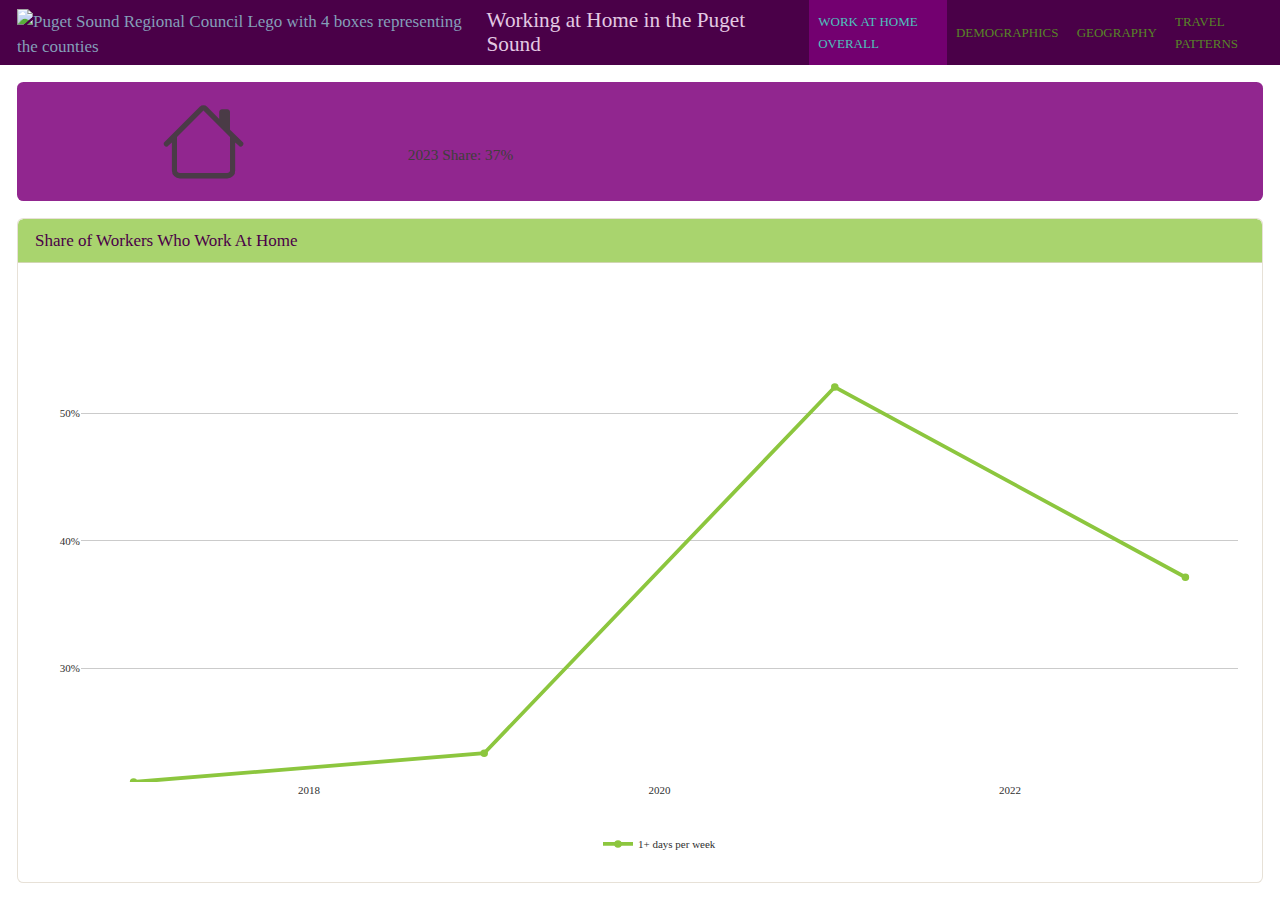
==== docs/index.html @ 63b92d83 "renaming to index.html" ====
<!DOCTYPE html>
<html xmlns="http://www.w3.org/1999/xhtml" lang="en" xml:lang="en"><head>

<meta charset="utf-8">
<meta name="generator" content="quarto-1.5.56">

<meta name="viewport" content="width=device-width, initial-scale=1.0, user-scalable=yes">


<title>Working at Home in the Puget Sound</title>
<style>
code{white-space: pre-wrap;}
span.smallcaps{font-variant: small-caps;}
div.columns{display: flex; gap: min(4vw, 1.5em);}
div.column{flex: auto; overflow-x: auto;}
div.hanging-indent{margin-left: 1.5em; text-indent: -1.5em;}
ul.task-list{list-style: none;}
ul.task-list li input[type="checkbox"] {
  width: 0.8em;
  margin: 0 0.8em 0.2em -1em; /* quarto-specific, see https://github.com/quarto-dev/quarto-cli/issues/4556 */ 
  vertical-align: middle;
}
</style>


<script src="work-at-home-dashboard_files/libs/clipboard/clipboard.min.js"></script>
<script src="work-at-home-dashboard_files/libs/quarto-html/quarto.js"></script>
<script src="work-at-home-dashboard_files/libs/quarto-html/popper.min.js"></script>
<script src="work-at-home-dashboard_files/libs/quarto-html/tippy.umd.min.js"></script>
<script src="work-at-home-dashboard_files/libs/quarto-html/anchor.min.js"></script>
<link href="work-at-home-dashboard_files/libs/quarto-html/tippy.css" rel="stylesheet">
<link href="work-at-home-dashboard_files/libs/quarto-html/quarto-syntax-highlighting.css" rel="stylesheet" id="quarto-text-highlighting-styles">
<script src="work-at-home-dashboard_files/libs/bootstrap/bootstrap.min.js"></script>
<link href="work-at-home-dashboard_files/libs/bootstrap/bootstrap-icons.css" rel="stylesheet">
<link href="work-at-home-dashboard_files/libs/bootstrap/bootstrap.min.css" rel="stylesheet" id="quarto-bootstrap" data-mode="light">
<script src="work-at-home-dashboard_files/libs/quarto-dashboard/quarto-dashboard.js"></script>
<script src="work-at-home-dashboard_files/libs/quarto-dashboard/stickythead.js"></script>
<script src="work-at-home-dashboard_files/libs/quarto-dashboard/datatables.min.js" kdttablesentinel="true"></script>
<script src="work-at-home-dashboard_files/libs/quarto-dashboard/pdfmake.min.js" kdttablesentinel="true"></script>
<script src="work-at-home-dashboard_files/libs/quarto-dashboard/vfs_fonts.js" kdttablesentinel="true"></script>
<script src="work-at-home-dashboard_files/libs/quarto-dashboard/web-components.js" type="module"></script>
<script src="work-at-home-dashboard_files/libs/quarto-dashboard/components.js"></script>
<link href="work-at-home-dashboard_files/libs/quarto-dashboard/datatables.min.css" rel="stylesheet" kdttablesentinel="true">
<link href="work-at-home-dashboard_files/libs/htmltools-fill-0.5.8.1/fill.css" rel="stylesheet">

<script src="work-at-home-dashboard_files/libs/htmlwidgets-1.6.4/htmlwidgets.js"></script>

<script src="work-at-home-dashboard_files/libs/plotly-binding-4.10.4/plotly.js"></script>

<script src="work-at-home-dashboard_files/libs/typedarray-0.1/typedarray.min.js"></script>

<script src="work-at-home-dashboard_files/libs/jquery-3.5.1/jquery.min.js"></script>

<link href="work-at-home-dashboard_files/libs/crosstalk-1.2.1/css/crosstalk.min.css" rel="stylesheet">

<script src="work-at-home-dashboard_files/libs/crosstalk-1.2.1/js/crosstalk.min.js"></script>

<link href="work-at-home-dashboard_files/libs/plotly-htmlwidgets-css-2.11.1/plotly-htmlwidgets.css" rel="stylesheet">

<script src="work-at-home-dashboard_files/libs/plotly-main-2.11.1/plotly-latest.min.js"></script>



</head>

<body class="quarto-dashboard dashboard-fill fullcontent">

<header id="quarto-dashboard-header">
<nav class="navbar navbar-expand-md slim" data-bs-theme="dark">
  <div class="navbar-container container-fluid">
    <button class="navbar-toggler" type="button" data-bs-toggle="collapse" data-bs-target="#dashboard-collapse" aria-controls="dashboard-collapse" aria-expanded="false" aria-label="Toggle navigation">
      <span class="navbar-toggler-icon"></span>
    </button>    


    <div class="navbar-brand-container">       
    <a href="#"><img src="images/RegionalGem2016.png" alt="Puget Sound Regional Council Lego with 4 boxes representing the counties" class="navbar-logo d-inline-block"></a>
      <div class="navbar-title">
        <div class="navbar-title-text"><a href="#">Working at Home in the Puget Sound</a></div>
        
        
      </div>
    </div>
<div id="dashboard-collapse" class="navbar-collapse collapse"><ul class="navbar-nav navbar-nav-scroll me-auto" role="tablist"><li class="nav-item" role="presentation"><a id="tab-work-at-home-overall" class="nav-link active" data-bs-toggle="tab" role="tab" data-bs-target="#work-at-home-overall" data-scrolling="false" href="#work-at-home-overall" aria-controls="work-at-home-overall" aria-selected="true"><span class="nav-link-text">Work at Home Overall</span></a></li><li class="nav-item" role="presentation"><a id="tab-demographics" class="nav-link" data-bs-toggle="tab" role="tab" data-bs-target="#demographics" data-scrolling="false" href="#demographics" aria-controls="demographics" aria-selected="false"><span class="nav-link-text">Demographics</span></a></li><li class="nav-item" role="presentation"><a id="tab-geography" class="nav-link" data-bs-toggle="tab" role="tab" data-bs-target="#geography" data-scrolling="false" href="#geography" aria-controls="geography" aria-selected="false"><span class="nav-link-text">Geography</span></a></li><li class="nav-item" role="presentation"><a id="tab-travel-patterns" class="nav-link" data-bs-toggle="tab" role="tab" data-bs-target="#travel-patterns" data-scrolling="false" href="#travel-patterns" aria-controls="travel-patterns" aria-selected="false"><span class="nav-link-text">Travel Patterns</span></a></li></ul></div></div>
</nav>
</header>
<div class="page-layout-custom quarto-dashboard-content bslib-gap-spacing html-fill-container bslib-page-fill quarto-dashboard-pages">  

<div class="bslib-grid-item html-fill-item tab-content bslib-grid" data-layout="fill" style="display: grid; grid-template-columns: minmax(3em, 1fr);
grid-auto-rows: minmax(0, 1fr);">
<div id="work-at-home-overall" class="dashboard-page tab-pane show active html-fill-item html-fill-container" data-orientation="columns" aria-labelledby="tab-work-at-home-overall">
<div class="html-fill-item html-fill-container bslib-grid" style="display: grid; grid-template-columns: minmax(3em, 1fr);
grid-auto-rows: minmax(0, 1fr);">
<div class="html-fill-item html-fill-container bslib-grid" style="display: grid; grid-template-rows: minmax(3em, max-content) minmax(3em, 1fr); grid-auto-columns: minmax(0, 1fr);">
<div class="html-fill-item html-fill-container bslib-grid" style="display: grid; grid-template-columns: minmax(3em, 1fr);
grid-auto-rows: minmax(0, 1fr);">
<div class="card valuebox html-fill-item html-fill-container bslib-card bslib-value-box showcase-left-center" data-bslib-card-init="" data-require-bs-caller="card()" style=" background: #91268F;">
<div class="card-body html-fill-item html-fill-container">
<div class="html-fill-item html-fill-container value-box-grid">
<div class="value-box-showcase html-fill-item html-fill-container">

<i class="bi bi-house"></i></div>
<div class="value-box-area">
<p class="value-box-title">
&nbsp;
</p>
<p class="value-box-value">
<p>2023 Share: 37%</p>
</p>
</div>
</div>
</div>
<script data-bslib-card-init="">bslib.Card.initializeAllCards();</script></div>
</div>
<div class="html-fill-item html-fill-container bslib-grid" style="display: grid; grid-template-columns: minmax(3em, 1fr);
grid-auto-rows: minmax(0, 1fr);">
<div class="card cell html-fill-item html-fill-container bslib-card" data-title="Share of Workers Who Work At Home" data-bslib-card-init="" data-require-bs-caller="card()" data-full-screen="false">
<div class="card-header"><div class="card-title">Share of Workers Who Work At Home</div></div>
<div class="card-body html-fill-item html-fill-container">
<div class="cell-output-display html-fill-item html-fill-container">
<div class="plotly html-widget html-fill-item html-fill-container" id="htmlwidget-cacbee2131fcc59a121e" style="width:100%;height:406px;"></div>
<script type="application/json" data-for="htmlwidget-cacbee2131fcc59a121e">{"x":{"data":[{"x":[2017,2019,2021,2023],"y":[0.21084462264054901,0.23340185747952299,0.52052382855171297,0.37134306740661499],"text":["1+ days per week: 21%","1+ days per week: 23%","1+ days per week: 52%","1+ days per week: 37%"],"type":"scatter","mode":"lines+markers","line":{"width":3.7795275590551185,"color":"rgba(140,198,62,1)","dash":"solid"},"hoveron":"points","name":"1+ days per week","legendgroup":"1+ days per week","showlegend":true,"xaxis":"x","yaxis":"y","hoverinfo":"text","marker":{"autocolorscale":false,"color":"rgba(140,198,62,1)","opacity":1,"size":5.6692913385826778,"symbol":"circle","line":{"width":1.8897637795275593,"color":"rgba(140,198,62,1)"}},"frame":null,"hoverlabel":{"font":{"family":"Poppins","size":11,"color":"white"}}}],"layout":{"margin":{"t":27.68949771689498,"r":7.3059360730593621,"b":29.954337899543386,"l":32.876712328767127},"paper_bgcolor":"rgba(255,255,255,1)","font":{"color":"rgba(0,0,0,1)","family":"","size":14.611872146118724},"xaxis":{"domain":[0,1],"automargin":true,"type":"linear","autorange":false,"range":[2016.7,2023.3],"tickmode":"array","ticktext":["2018","2020","2022"],"tickvals":[2018,2020,2022],"categoryorder":"array","categoryarray":["2018","2020","2022"],"nticks":null,"ticks":"","tickcolor":null,"ticklen":3.6529680365296811,"tickwidth":0,"showticklabels":true,"tickfont":{"color":"#2f3030","family":"Poppins","size":11},"tickangle":-0,"showline":false,"linecolor":null,"linewidth":0,"showgrid":false,"gridcolor":null,"gridwidth":0,"zeroline":false,"anchor":"y","title":{"text":"","font":{"color":null,"family":null,"size":0}},"hoverformat":".2f"},"yaxis":{"domain":[0,1],"automargin":true,"type":"linear","autorange":false,"range":[0.21084462264054901,0.58245966973394581],"tickmode":"array","ticktext":["30%","40%","50%"],"tickvals":[0.30000000000000004,0.40000000000000002,0.5],"categoryorder":"array","categoryarray":["30%","40%","50%"],"nticks":null,"ticks":"","tickcolor":null,"ticklen":3.6529680365296811,"tickwidth":0,"showticklabels":true,"tickfont":{"color":"#2f3030","family":"Poppins","size":11},"tickangle":-0,"showline":false,"linecolor":null,"linewidth":0,"showgrid":true,"gridcolor":"rgba(203,203,203,1)","gridwidth":0.66417600664176002,"zeroline":false,"anchor":"x","title":{"text":"","font":{"color":null,"family":null,"size":0}},"hoverformat":".2f"},"shapes":[{"type":"rect","fillcolor":null,"line":{"color":null,"width":0,"linetype":[]},"yref":"paper","xref":"paper","x0":0,"x1":1,"y0":0,"y1":1}],"showlegend":true,"legend":{"bgcolor":null,"bordercolor":null,"borderwidth":0,"font":{"color":"#2f3030","family":"Poppins","size":11},"title":"","orientation":"h","xanchor":"center","xref":"container","x":0.5,"y":-0.10000000000000001,"pad":{"b":50,"t":50}},"hovermode":"x","barmode":"relative","title":{"text":""}},"config":{"doubleClick":"reset","modeBarButtonsToAdd":["hoverclosest","hovercompare"],"showSendToCloud":false},"source":"A","attrs":{"752436d64583":{"x":{},"y":{},"text":{},"colour":{},"type":"scatter"},"752461705bfe":{"x":{},"y":{},"text":{},"colour":{}}},"cur_data":"752436d64583","visdat":{"752436d64583":["function (y) ","x"],"752461705bfe":["function (y) ","x"]},"highlight":{"on":"plotly_click","persistent":false,"dynamic":false,"selectize":false,"opacityDim":0.20000000000000001,"selected":{"opacity":1},"debounce":0},"shinyEvents":["plotly_hover","plotly_click","plotly_selected","plotly_relayout","plotly_brushed","plotly_brushing","plotly_clickannotation","plotly_doubleclick","plotly_deselect","plotly_afterplot","plotly_sunburstclick"],"base_url":"https://plot.ly"},"evals":[],"jsHooks":[]}</script>
</div>
</div>
<bslib-tooltip placement="auto" bsoptions="[]" data-require-bs-version="5" data-require-bs-caller="tooltip()">
    <template>Expand</template>
    <span class="bslib-full-screen-enter badge rounded-pill">
        <svg xmlns="http://www.w3.org/2000/svg" viewbox="0 0 24 24" style="height:1em;width:1em;" aria-hidden="true" role="img"><path d="M20 5C20 4.4 19.6 4 19 4H13C12.4 4 12 3.6 12 3C12 2.4 12.4 2 13 2H21C21.6 2 22 2.4 22 3V11C22 11.6 21.6 12 21 12C20.4 12 20 11.6 20 11V5ZM4 19C4 19.6 4.4 20 5 20H11C11.6 20 12 20.4 12 21C12 21.6 11.6 22 11 22H3C2.4 22 2 21.6 2 21V13C2 12.4 2.4 12 3 12C3.6 12 4 12.4 4 13V19Z"></path></svg>
    </span>
</bslib-tooltip><script data-bslib-card-init="">bslib.Card.initializeAllCards();</script></div>
</div>
</div>
</div>
</div><div id="demographics" class="dashboard-page tab-pane grid-skip html-fill-item html-fill-container" data-orientation="columns" aria-labelledby="tab-demographics">

</div><div id="geography" class="dashboard-page tab-pane grid-skip html-fill-item html-fill-container" data-orientation="columns" aria-labelledby="tab-geography">

</div><div id="travel-patterns" class="dashboard-page tab-pane grid-skip html-fill-item html-fill-container" data-orientation="columns" aria-labelledby="tab-travel-patterns">
<div class="html-fill-item html-fill-container bslib-grid" style="display: grid; grid-template-columns: ;
grid-auto-rows: minmax(0, 1fr);">
<div id="3ade8a4a-fb1d-4a6c-8409-ac45482d5fc9" class="hidden html-fill-item html-fill-container">

</div>
</div>
</div>
</div>


<script id="quarto-html-after-body" type="application/javascript">
window.document.addEventListener("DOMContentLoaded", function (event) {
  const toggleBodyColorMode = (bsSheetEl) => {
    const mode = bsSheetEl.getAttribute("data-mode");
    const bodyEl = window.document.querySelector("body");
    if (mode === "dark") {
      bodyEl.classList.add("quarto-dark");
      bodyEl.classList.remove("quarto-light");
    } else {
      bodyEl.classList.add("quarto-light");
      bodyEl.classList.remove("quarto-dark");
    }
  }
  const toggleBodyColorPrimary = () => {
    const bsSheetEl = window.document.querySelector("link#quarto-bootstrap");
    if (bsSheetEl) {
      toggleBodyColorMode(bsSheetEl);
    }
  }
  toggleBodyColorPrimary();  
  const icon = "";
  const anchorJS = new window.AnchorJS();
  anchorJS.options = {
    placement: 'right',
    icon: icon
  };
  anchorJS.add('.anchored');
  const isCodeAnnotation = (el) => {
    for (const clz of el.classList) {
      if (clz.startsWith('code-annotation-')) {                     
        return true;
      }
    }
    return false;
  }
  const onCopySuccess = function(e) {
    // button target
    const button = e.trigger;
    // don't keep focus
    button.blur();
    // flash "checked"
    button.classList.add('code-copy-button-checked');
    var currentTitle = button.getAttribute("title");
    button.setAttribute("title", "Copied!");
    let tooltip;
    if (window.bootstrap) {
      button.setAttribute("data-bs-toggle", "tooltip");
      button.setAttribute("data-bs-placement", "left");
      button.setAttribute("data-bs-title", "Copied!");
      tooltip = new bootstrap.Tooltip(button, 
        { trigger: "manual", 
          customClass: "code-copy-button-tooltip",
          offset: [0, -8]});
      tooltip.show();    
    }
    setTimeout(function() {
      if (tooltip) {
        tooltip.hide();
        button.removeAttribute("data-bs-title");
        button.removeAttribute("data-bs-toggle");
        button.removeAttribute("data-bs-placement");
      }
      button.setAttribute("title", currentTitle);
      button.classList.remove('code-copy-button-checked');
    }, 1000);
    // clear code selection
    e.clearSelection();
  }
  const getTextToCopy = function(trigger) {
      const codeEl = trigger.previousElementSibling.cloneNode(true);
      for (const childEl of codeEl.children) {
        if (isCodeAnnotation(childEl)) {
          childEl.remove();
        }
      }
      return codeEl.innerText;
  }
  const clipboard = new window.ClipboardJS('.code-copy-button:not([data-in-quarto-modal])', {
    text: getTextToCopy
  });
  clipboard.on('success', onCopySuccess);
  if (window.document.getElementById('quarto-embedded-source-code-modal')) {
    // For code content inside modals, clipBoardJS needs to be initialized with a container option
    // TODO: Check when it could be a function (https://github.com/zenorocha/clipboard.js/issues/860)
    const clipboardModal = new window.ClipboardJS('.code-copy-button[data-in-quarto-modal]', {
      text: getTextToCopy,
      container: window.document.getElementById('quarto-embedded-source-code-modal')
    });
    clipboardModal.on('success', onCopySuccess);
  }
    var localhostRegex = new RegExp(/^(?:http|https):\/\/localhost\:?[0-9]*\//);
    var mailtoRegex = new RegExp(/^mailto:/);
      var filterRegex = new RegExp('/' + window.location.host + '/');
    var isInternal = (href) => {
        return filterRegex.test(href) || localhostRegex.test(href) || mailtoRegex.test(href);
    }
    // Inspect non-navigation links and adorn them if external
 	var links = window.document.querySelectorAll('a[href]:not(.nav-link):not(.navbar-brand):not(.toc-action):not(.sidebar-link):not(.sidebar-item-toggle):not(.pagination-link):not(.no-external):not([aria-hidden]):not(.dropdown-item):not(.quarto-navigation-tool):not(.about-link)');
    for (var i=0; i<links.length; i++) {
      const link = links[i];
      if (!isInternal(link.href)) {
        // undo the damage that might have been done by quarto-nav.js in the case of
        // links that we want to consider external
        if (link.dataset.originalHref !== undefined) {
          link.href = link.dataset.originalHref;
        }
      }
    }
  function tippyHover(el, contentFn, onTriggerFn, onUntriggerFn) {
    const config = {
      allowHTML: true,
      maxWidth: 500,
      delay: 100,
      arrow: false,
      appendTo: function(el) {
          return el.parentElement;
      },
      interactive: true,
      interactiveBorder: 10,
      theme: 'quarto',
      placement: 'bottom-start',
    };
    if (contentFn) {
      config.content = contentFn;
    }
    if (onTriggerFn) {
      config.onTrigger = onTriggerFn;
    }
    if (onUntriggerFn) {
      config.onUntrigger = onUntriggerFn;
    }
    window.tippy(el, config); 
  }
  const noterefs = window.document.querySelectorAll('a[role="doc-noteref"]');
  for (var i=0; i<noterefs.length; i++) {
    const ref = noterefs[i];
    tippyHover(ref, function() {
      // use id or data attribute instead here
      let href = ref.getAttribute('data-footnote-href') || ref.getAttribute('href');
      try { href = new URL(href).hash; } catch {}
      const id = href.replace(/^#\/?/, "");
      const note = window.document.getElementById(id);
      if (note) {
        return note.innerHTML;
      } else {
        return "";
      }
    });
  }
  const xrefs = window.document.querySelectorAll('a.quarto-xref');
  const processXRef = (id, note) => {
    // Strip column container classes
    const stripColumnClz = (el) => {
      el.classList.remove("page-full", "page-columns");
      if (el.children) {
        for (const child of el.children) {
          stripColumnClz(child);
        }
      }
    }
    stripColumnClz(note)
    if (id === null || id.startsWith('sec-')) {
      // Special case sections, only their first couple elements
      const container = document.createElement("div");
      if (note.children && note.children.length > 2) {
        container.appendChild(note.children[0].cloneNode(true));
        for (let i = 1; i < note.children.length; i++) {
          const child = note.children[i];
          if (child.tagName === "P" && child.innerText === "") {
            continue;
          } else {
            container.appendChild(child.cloneNode(true));
            break;
          }
        }
        if (window.Quarto?.typesetMath) {
          window.Quarto.typesetMath(container);
        }
        return container.innerHTML
      } else {
        if (window.Quarto?.typesetMath) {
          window.Quarto.typesetMath(note);
        }
        return note.innerHTML;
      }
    } else {
      // Remove any anchor links if they are present
      const anchorLink = note.querySelector('a.anchorjs-link');
      if (anchorLink) {
        anchorLink.remove();
      }
      if (window.Quarto?.typesetMath) {
        window.Quarto.typesetMath(note);
      }
      // TODO in 1.5, we should make sure this works without a callout special case
      if (note.classList.contains("callout")) {
        return note.outerHTML;
      } else {
        return note.innerHTML;
      }
    }
  }
  for (var i=0; i<xrefs.length; i++) {
    const xref = xrefs[i];
    tippyHover(xref, undefined, function(instance) {
      instance.disable();
      let url = xref.getAttribute('href');
      let hash = undefined; 
      if (url.startsWith('#')) {
        hash = url;
      } else {
        try { hash = new URL(url).hash; } catch {}
      }
      if (hash) {
        const id = hash.replace(/^#\/?/, "");
        const note = window.document.getElementById(id);
        if (note !== null) {
          try {
            const html = processXRef(id, note.cloneNode(true));
            instance.setContent(html);
          } finally {
            instance.enable();
            instance.show();
          }
        } else {
          // See if we can fetch this
          fetch(url.split('#')[0])
          .then(res => res.text())
          .then(html => {
            const parser = new DOMParser();
            const htmlDoc = parser.parseFromString(html, "text/html");
            const note = htmlDoc.getElementById(id);
            if (note !== null) {
              const html = processXRef(id, note);
              instance.setContent(html);
            } 
          }).finally(() => {
            instance.enable();
            instance.show();
          });
        }
      } else {
        // See if we can fetch a full url (with no hash to target)
        // This is a special case and we should probably do some content thinning / targeting
        fetch(url)
        .then(res => res.text())
        .then(html => {
          const parser = new DOMParser();
          const htmlDoc = parser.parseFromString(html, "text/html");
          const note = htmlDoc.querySelector('main.content');
          if (note !== null) {
            // This should only happen for chapter cross references
            // (since there is no id in the URL)
            // remove the first header
            if (note.children.length > 0 && note.children[0].tagName === "HEADER") {
              note.children[0].remove();
            }
            const html = processXRef(null, note);
            instance.setContent(html);
          } 
        }).finally(() => {
          instance.enable();
          instance.show();
        });
      }
    }, function(instance) {
    });
  }
      let selectedAnnoteEl;
      const selectorForAnnotation = ( cell, annotation) => {
        let cellAttr = 'data-code-cell="' + cell + '"';
        let lineAttr = 'data-code-annotation="' +  annotation + '"';
        const selector = 'span[' + cellAttr + '][' + lineAttr + ']';
        return selector;
      }
      const selectCodeLines = (annoteEl) => {
        const doc = window.document;
        const targetCell = annoteEl.getAttribute("data-target-cell");
        const targetAnnotation = annoteEl.getAttribute("data-target-annotation");
        const annoteSpan = window.document.querySelector(selectorForAnnotation(targetCell, targetAnnotation));
        const lines = annoteSpan.getAttribute("data-code-lines").split(",");
        const lineIds = lines.map((line) => {
          return targetCell + "-" + line;
        })
        let top = null;
        let height = null;
        let parent = null;
        if (lineIds.length > 0) {
            //compute the position of the single el (top and bottom and make a div)
            const el = window.document.getElementById(lineIds[0]);
            top = el.offsetTop;
            height = el.offsetHeight;
            parent = el.parentElement.parentElement;
          if (lineIds.length > 1) {
            const lastEl = window.document.getElementById(lineIds[lineIds.length - 1]);
            const bottom = lastEl.offsetTop + lastEl.offsetHeight;
            height = bottom - top;
          }
          if (top !== null && height !== null && parent !== null) {
            // cook up a div (if necessary) and position it 
            let div = window.document.getElementById("code-annotation-line-highlight");
            if (div === null) {
              div = window.document.createElement("div");
              div.setAttribute("id", "code-annotation-line-highlight");
              div.style.position = 'absolute';
              parent.appendChild(div);
            }
            div.style.top = top - 2 + "px";
            div.style.height = height + 4 + "px";
            div.style.left = 0;
            let gutterDiv = window.document.getElementById("code-annotation-line-highlight-gutter");
            if (gutterDiv === null) {
              gutterDiv = window.document.createElement("div");
              gutterDiv.setAttribute("id", "code-annotation-line-highlight-gutter");
              gutterDiv.style.position = 'absolute';
              const codeCell = window.document.getElementById(targetCell);
              const gutter = codeCell.querySelector('.code-annotation-gutter');
              gutter.appendChild(gutterDiv);
            }
            gutterDiv.style.top = top - 2 + "px";
            gutterDiv.style.height = height + 4 + "px";
          }
          selectedAnnoteEl = annoteEl;
        }
      };
      const unselectCodeLines = () => {
        const elementsIds = ["code-annotation-line-highlight", "code-annotation-line-highlight-gutter"];
        elementsIds.forEach((elId) => {
          const div = window.document.getElementById(elId);
          if (div) {
            div.remove();
          }
        });
        selectedAnnoteEl = undefined;
      };
        // Handle positioning of the toggle
    window.addEventListener(
      "resize",
      throttle(() => {
        elRect = undefined;
        if (selectedAnnoteEl) {
          selectCodeLines(selectedAnnoteEl);
        }
      }, 10)
    );
    function throttle(fn, ms) {
    let throttle = false;
    let timer;
      return (...args) => {
        if(!throttle) { // first call gets through
            fn.apply(this, args);
            throttle = true;
        } else { // all the others get throttled
            if(timer) clearTimeout(timer); // cancel #2
            timer = setTimeout(() => {
              fn.apply(this, args);
              timer = throttle = false;
            }, ms);
        }
      };
    }
      // Attach click handler to the DT
      const annoteDls = window.document.querySelectorAll('dt[data-target-cell]');
      for (const annoteDlNode of annoteDls) {
        annoteDlNode.addEventListener('click', (event) => {
          const clickedEl = event.target;
          if (clickedEl !== selectedAnnoteEl) {
            unselectCodeLines();
            const activeEl = window.document.querySelector('dt[data-target-cell].code-annotation-active');
            if (activeEl) {
              activeEl.classList.remove('code-annotation-active');
            }
            selectCodeLines(clickedEl);
            clickedEl.classList.add('code-annotation-active');
          } else {
            // Unselect the line
            unselectCodeLines();
            clickedEl.classList.remove('code-annotation-active');
          }
        });
      }
  const findCites = (el) => {
    const parentEl = el.parentElement;
    if (parentEl) {
      const cites = parentEl.dataset.cites;
      if (cites) {
        return {
          el,
          cites: cites.split(' ')
        };
      } else {
        return findCites(el.parentElement)
      }
    } else {
      return undefined;
    }
  };
  var bibliorefs = window.document.querySelectorAll('a[role="doc-biblioref"]');
  for (var i=0; i<bibliorefs.length; i++) {
    const ref = bibliorefs[i];
    const citeInfo = findCites(ref);
    if (citeInfo) {
      tippyHover(citeInfo.el, function() {
        var popup = window.document.createElement('div');
        citeInfo.cites.forEach(function(cite) {
          var citeDiv = window.document.createElement('div');
          citeDiv.classList.add('hanging-indent');
          citeDiv.classList.add('csl-entry');
          var biblioDiv = window.document.getElementById('ref-' + cite);
          if (biblioDiv) {
            citeDiv.innerHTML = biblioDiv.innerHTML;
          }
          popup.appendChild(citeDiv);
        });
        return popup.innerHTML;
      });
    }
  }
});
</script>
</div> <!-- /container fluid -->

<script type="application/javascript">
window.document.addEventListener("DOMContentLoaded", function (_event) {
  if (window.bslib.Card) {
    window.bslib.Card.initializeAllCards();
  }
}); 
</script>
  



</body></html>
---- docs/work-at-home-dashboard_files/libs/quarto-html/tippy.css ----
.tippy-box[data-animation=fade][data-state=hidden]{opacity:0}[data-tippy-root]{max-width:calc(100vw - 10px)}.tippy-box{position:relative;background-color:#333;color:#fff;border-radius:4px;font-size:14px;line-height:1.4;white-space:normal;outline:0;transition-property:transform,visibility,opacity}.tippy-box[data-placement^=top]>.tippy-arrow{bottom:0}.tippy-box[data-placement^=top]>.tippy-arrow:before{bottom:-7px;left:0;border-width:8px 8px 0;border-top-color:initial;transform-origin:center top}.tippy-box[data-placement^=bottom]>.tippy-arrow{top:0}.tippy-box[data-placement^=bottom]>.tippy-arrow:before{top:-7px;left:0;border-width:0 8px 8px;border-bottom-color:initial;transform-origin:center bottom}.tippy-box[data-placement^=left]>.tippy-arrow{right:0}.tippy-box[data-placement^=left]>.tippy-arrow:before{border-width:8px 0 8px 8px;border-left-color:initial;right:-7px;transform-origin:center left}.tippy-box[data-placement^=right]>.tippy-arrow{left:0}.tippy-box[data-placement^=right]>.tippy-arrow:before{left:-7px;border-width:8px 8px 8px 0;border-right-color:initial;transform-origin:center right}.tippy-box[data-inertia][data-state=visible]{transition-timing-function:cubic-bezier(.54,1.5,.38,1.11)}.tippy-arrow{width:16px;height:16px;color:#333}.tippy-arrow:before{content:"";position:absolute;border-color:transparent;border-style:solid}.tippy-content{position:relative;padding:5px 9px;z-index:1}
---- docs/work-at-home-dashboard_files/libs/quarto-html/quarto-syntax-highlighting.css ----
/* quarto syntax highlight colors */
:root {
  --quarto-hl-ot-color: #003B4F;
  --quarto-hl-at-color: #657422;
  --quarto-hl-ss-color: #20794D;
  --quarto-hl-an-color: #5E5E5E;
  --quarto-hl-fu-color: #4758AB;
  --quarto-hl-st-color: #20794D;
  --quarto-hl-cf-color: #003B4F;
  --quarto-hl-op-color: #5E5E5E;
  --quarto-hl-er-color: #AD0000;
  --quarto-hl-bn-color: #AD0000;
  --quarto-hl-al-color: #AD0000;
  --quarto-hl-va-color: #111111;
  --quarto-hl-bu-color: inherit;
  --quarto-hl-ex-color: inherit;
  --quarto-hl-pp-color: #AD0000;
  --quarto-hl-in-color: #5E5E5E;
  --quarto-hl-vs-color: #20794D;
  --quarto-hl-wa-color: #5E5E5E;
  --quarto-hl-do-color: #5E5E5E;
  --quarto-hl-im-color: #00769E;
  --quarto-hl-ch-color: #20794D;
  --quarto-hl-dt-color: #AD0000;
  --quarto-hl-fl-color: #AD0000;
  --quarto-hl-co-color: #5E5E5E;
  --quarto-hl-cv-color: #5E5E5E;
  --quarto-hl-cn-color: #8f5902;
  --quarto-hl-sc-color: #5E5E5E;
  --quarto-hl-dv-color: #AD0000;
  --quarto-hl-kw-color: #003B4F;
}

/* other quarto variables */
:root {
  --quarto-font-monospace: SFMono-Regular, Menlo, Monaco, Consolas, "Liberation Mono", "Courier New", monospace;
}

pre > code.sourceCode > span {
  color: #003B4F;
}

code span {
  color: #003B4F;
}

code.sourceCode > span {
  color: #003B4F;
}

div.sourceCode,
div.sourceCode pre.sourceCode {
  color: #003B4F;
}

code span.ot {
  color: #003B4F;
  font-style: inherit;
}

code span.at {
  color: #657422;
  font-style: inherit;
}

code span.ss {
  color: #20794D;
  font-style: inherit;
}

code span.an {
  color: #5E5E5E;
  font-style: inherit;
}

code span.fu {
  color: #4758AB;
  font-style: inherit;
}

code span.st {
  color: #20794D;
  font-style: inherit;
}

code span.cf {
  color: #003B4F;
  font-weight: bold;
  font-style: inherit;
}

code span.op {
  color: #5E5E5E;
  font-style: inherit;
}

code span.er {
  color: #AD0000;
  font-style: inherit;
}

code span.bn {
  color: #AD0000;
  font-style: inherit;
}

code span.al {
  color: #AD0000;
  font-style: inherit;
}

code span.va {
  color: #111111;
  font-style: inherit;
}

code span.bu {
  font-style: inherit;
}

code span.ex {
  font-style: inherit;
}

code span.pp {
  color: #AD0000;
  font-style: inherit;
}

code span.in {
  color: #5E5E5E;
  font-style: inherit;
}

code span.vs {
  color: #20794D;
  font-style: inherit;
}

code span.wa {
  color: #5E5E5E;
  font-style: italic;
}

code span.do {
  color: #5E5E5E;
  font-style: italic;
}

code span.im {
  color: #00769E;
  font-style: inherit;
}

code span.ch {
  color: #20794D;
  font-style: inherit;
}

code span.dt {
  color: #AD0000;
  font-style: inherit;
}

code span.fl {
  color: #AD0000;
  font-style: inherit;
}

code span.co {
  color: #5E5E5E;
  font-style: inherit;
}

code span.cv {
  color: #5E5E5E;
  font-style: italic;
}

code span.cn {
  color: #8f5902;
  font-style: inherit;
}

code span.sc {
  color: #5E5E5E;
  font-style: inherit;
}

code span.dv {
  color: #AD0000;
  font-style: inherit;
}

code span.kw {
  color: #003B4F;
  font-weight: bold;
  font-style: inherit;
}

.prevent-inlining {
  content: "</";
}

/*# sourceMappingURL=debc5d5d77c3f9108843748ff7464032.css.map */
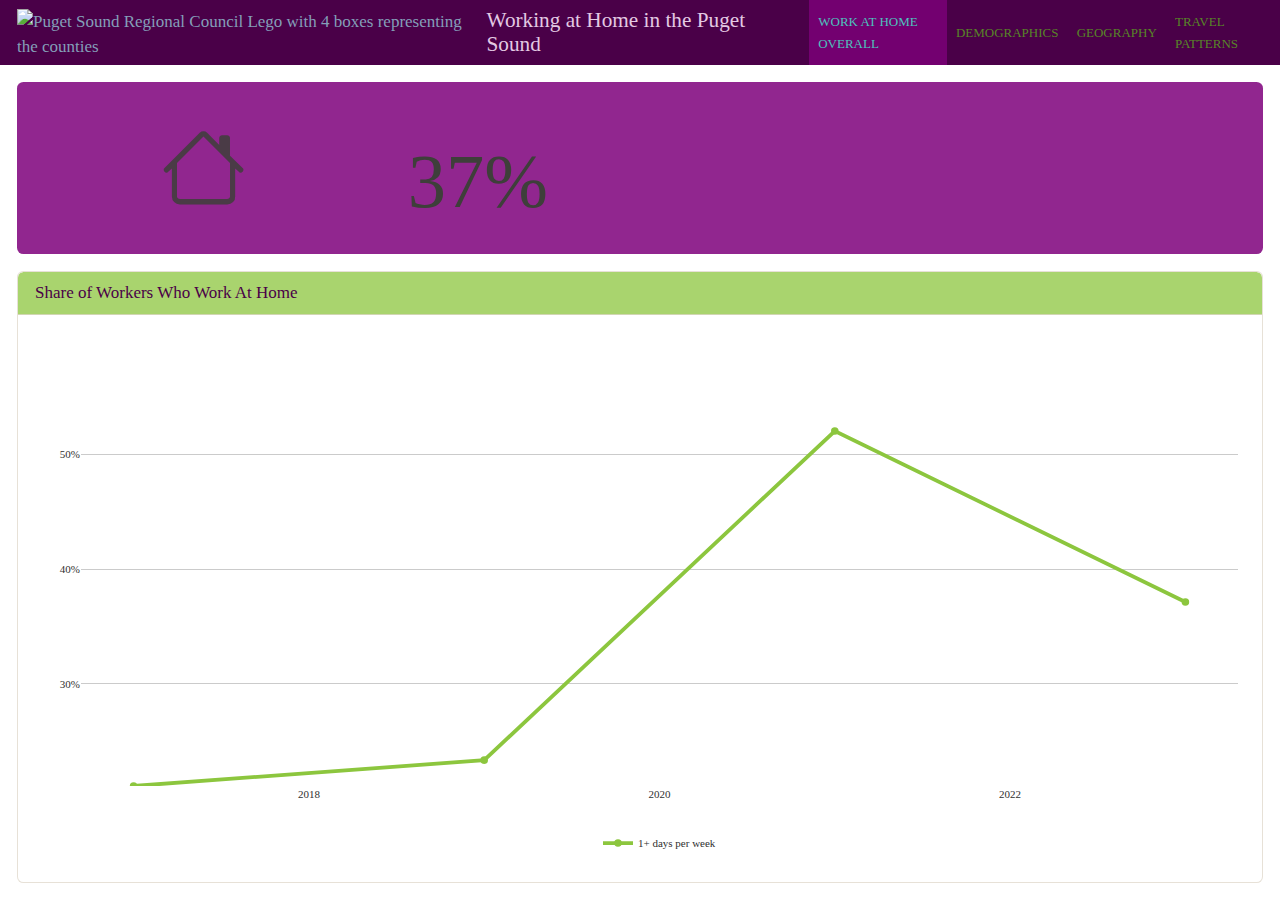
==== commit ce0688d0: "move index to the right folder" ====
--- a/docs/index.html
+++ b/docs/index.html
@@ -105,7 +105,7 @@
 &nbsp;
 </p>
 <p class="value-box-value">
-<p>2023 Share: 37%</p>
+37%
 </p>
 </div>
 </div>
@@ -118,8 +118,8 @@
 <div class="card-header"><div class="card-title">Share of Workers Who Work At Home</div></div>
 <div class="card-body html-fill-item html-fill-container">
 <div class="cell-output-display html-fill-item html-fill-container">
-<div class="plotly html-widget html-fill-item html-fill-container" id="htmlwidget-cacbee2131fcc59a121e" style="width:100%;height:406px;"></div>
-<script type="application/json" data-for="htmlwidget-cacbee2131fcc59a121e">{"x":{"data":[{"x":[2017,2019,2021,2023],"y":[0.21084462264054901,0.23340185747952299,0.52052382855171297,0.37134306740661499],"text":["1+ days per week: 21%","1+ days per week: 23%","1+ days per week: 52%","1+ days per week: 37%"],"type":"scatter","mode":"lines+markers","line":{"width":3.7795275590551185,"color":"rgba(140,198,62,1)","dash":"solid"},"hoveron":"points","name":"1+ days per week","legendgroup":"1+ days per week","showlegend":true,"xaxis":"x","yaxis":"y","hoverinfo":"text","marker":{"autocolorscale":false,"color":"rgba(140,198,62,1)","opacity":1,"size":5.6692913385826778,"symbol":"circle","line":{"width":1.8897637795275593,"color":"rgba(140,198,62,1)"}},"frame":null,"hoverlabel":{"font":{"family":"Poppins","size":11,"color":"white"}}}],"layout":{"margin":{"t":27.68949771689498,"r":7.3059360730593621,"b":29.954337899543386,"l":32.876712328767127},"paper_bgcolor":"rgba(255,255,255,1)","font":{"color":"rgba(0,0,0,1)","family":"","size":14.611872146118724},"xaxis":{"domain":[0,1],"automargin":true,"type":"linear","autorange":false,"range":[2016.7,2023.3],"tickmode":"array","ticktext":["2018","2020","2022"],"tickvals":[2018,2020,2022],"categoryorder":"array","categoryarray":["2018","2020","2022"],"nticks":null,"ticks":"","tickcolor":null,"ticklen":3.6529680365296811,"tickwidth":0,"showticklabels":true,"tickfont":{"color":"#2f3030","family":"Poppins","size":11},"tickangle":-0,"showline":false,"linecolor":null,"linewidth":0,"showgrid":false,"gridcolor":null,"gridwidth":0,"zeroline":false,"anchor":"y","title":{"text":"","font":{"color":null,"family":null,"size":0}},"hoverformat":".2f"},"yaxis":{"domain":[0,1],"automargin":true,"type":"linear","autorange":false,"range":[0.21084462264054901,0.58245966973394581],"tickmode":"array","ticktext":["30%","40%","50%"],"tickvals":[0.30000000000000004,0.40000000000000002,0.5],"categoryorder":"array","categoryarray":["30%","40%","50%"],"nticks":null,"ticks":"","tickcolor":null,"ticklen":3.6529680365296811,"tickwidth":0,"showticklabels":true,"tickfont":{"color":"#2f3030","family":"Poppins","size":11},"tickangle":-0,"showline":false,"linecolor":null,"linewidth":0,"showgrid":true,"gridcolor":"rgba(203,203,203,1)","gridwidth":0.66417600664176002,"zeroline":false,"anchor":"x","title":{"text":"","font":{"color":null,"family":null,"size":0}},"hoverformat":".2f"},"shapes":[{"type":"rect","fillcolor":null,"line":{"color":null,"width":0,"linetype":[]},"yref":"paper","xref":"paper","x0":0,"x1":1,"y0":0,"y1":1}],"showlegend":true,"legend":{"bgcolor":null,"bordercolor":null,"borderwidth":0,"font":{"color":"#2f3030","family":"Poppins","size":11},"title":"","orientation":"h","xanchor":"center","xref":"container","x":0.5,"y":-0.10000000000000001,"pad":{"b":50,"t":50}},"hovermode":"x","barmode":"relative","title":{"text":""}},"config":{"doubleClick":"reset","modeBarButtonsToAdd":["hoverclosest","hovercompare"],"showSendToCloud":false},"source":"A","attrs":{"752436d64583":{"x":{},"y":{},"text":{},"colour":{},"type":"scatter"},"752461705bfe":{"x":{},"y":{},"text":{},"colour":{}}},"cur_data":"752436d64583","visdat":{"752436d64583":["function (y) ","x"],"752461705bfe":["function (y) ","x"]},"highlight":{"on":"plotly_click","persistent":false,"dynamic":false,"selectize":false,"opacityDim":0.20000000000000001,"selected":{"opacity":1},"debounce":0},"shinyEvents":["plotly_hover","plotly_click","plotly_selected","plotly_relayout","plotly_brushed","plotly_brushing","plotly_clickannotation","plotly_doubleclick","plotly_deselect","plotly_afterplot","plotly_sunburstclick"],"base_url":"https://plot.ly"},"evals":[],"jsHooks":[]}</script>
+<div class="plotly html-widget html-fill-item html-fill-container" id="htmlwidget-62df3e7e994c31b93623" style="width:100%;height:406px;"></div>
+<script type="application/json" data-for="htmlwidget-62df3e7e994c31b93623">{"x":{"data":[{"x":[2017,2019,2021,2023],"y":[0.21084462264054901,0.23340185747952299,0.52052382855171297,0.37134306740661499],"text":["1+ days per week: 21%","1+ days per week: 23%","1+ days per week: 52%","1+ days per week: 37%"],"type":"scatter","mode":"lines+markers","line":{"width":3.7795275590551185,"color":"rgba(140,198,62,1)","dash":"solid"},"hoveron":"points","name":"1+ days per week","legendgroup":"1+ days per week","showlegend":true,"xaxis":"x","yaxis":"y","hoverinfo":"text","marker":{"autocolorscale":false,"color":"rgba(140,198,62,1)","opacity":1,"size":5.6692913385826778,"symbol":"circle","line":{"width":1.8897637795275593,"color":"rgba(140,198,62,1)"}},"frame":null,"hoverlabel":{"font":{"family":"Poppins","size":11,"color":"white"}}}],"layout":{"margin":{"t":27.68949771689498,"r":7.3059360730593621,"b":29.954337899543386,"l":32.876712328767127},"paper_bgcolor":"rgba(255,255,255,1)","font":{"color":"rgba(0,0,0,1)","family":"","size":14.611872146118724},"xaxis":{"domain":[0,1],"automargin":true,"type":"linear","autorange":false,"range":[2016.7,2023.3],"tickmode":"array","ticktext":["2018","2020","2022"],"tickvals":[2018,2020,2022],"categoryorder":"array","categoryarray":["2018","2020","2022"],"nticks":null,"ticks":"","tickcolor":null,"ticklen":3.6529680365296811,"tickwidth":0,"showticklabels":true,"tickfont":{"color":"#2f3030","family":"Poppins","size":11},"tickangle":-0,"showline":false,"linecolor":null,"linewidth":0,"showgrid":false,"gridcolor":null,"gridwidth":0,"zeroline":false,"anchor":"y","title":{"text":"","font":{"color":null,"family":null,"size":0}},"hoverformat":".2f"},"yaxis":{"domain":[0,1],"automargin":true,"type":"linear","autorange":false,"range":[0.21084462264054901,0.58245966973394581],"tickmode":"array","ticktext":["30%","40%","50%"],"tickvals":[0.30000000000000004,0.40000000000000002,0.5],"categoryorder":"array","categoryarray":["30%","40%","50%"],"nticks":null,"ticks":"","tickcolor":null,"ticklen":3.6529680365296811,"tickwidth":0,"showticklabels":true,"tickfont":{"color":"#2f3030","family":"Poppins","size":11},"tickangle":-0,"showline":false,"linecolor":null,"linewidth":0,"showgrid":true,"gridcolor":"rgba(203,203,203,1)","gridwidth":0.66417600664176002,"zeroline":false,"anchor":"x","title":{"text":"","font":{"color":null,"family":null,"size":0}},"hoverformat":".2f"},"shapes":[{"type":"rect","fillcolor":null,"line":{"color":null,"width":0,"linetype":[]},"yref":"paper","xref":"paper","x0":0,"x1":1,"y0":0,"y1":1}],"showlegend":true,"legend":{"bgcolor":null,"bordercolor":null,"borderwidth":0,"font":{"color":"#2f3030","family":"Poppins","size":11},"title":"","orientation":"h","xanchor":"center","xref":"container","x":0.5,"y":-0.10000000000000001,"pad":{"b":50,"t":50}},"hovermode":"x","barmode":"relative","title":{"text":""}},"config":{"doubleClick":"reset","modeBarButtonsToAdd":["hoverclosest","hovercompare"],"showSendToCloud":false},"source":"A","attrs":{"51903a334f57":{"x":{},"y":{},"text":{},"colour":{},"type":"scatter"},"51904d036fa7":{"x":{},"y":{},"text":{},"colour":{}}},"cur_data":"51903a334f57","visdat":{"51903a334f57":["function (y) ","x"],"51904d036fa7":["function (y) ","x"]},"highlight":{"on":"plotly_click","persistent":false,"dynamic":false,"selectize":false,"opacityDim":0.20000000000000001,"selected":{"opacity":1},"debounce":0},"shinyEvents":["plotly_hover","plotly_click","plotly_selected","plotly_relayout","plotly_brushed","plotly_brushing","plotly_clickannotation","plotly_doubleclick","plotly_deselect","plotly_afterplot","plotly_sunburstclick"],"base_url":"https://plot.ly"},"evals":[],"jsHooks":[]}</script>
 </div>
 </div>
 <bslib-tooltip placement="auto" bsoptions="[]" data-require-bs-version="5" data-require-bs-caller="tooltip()">
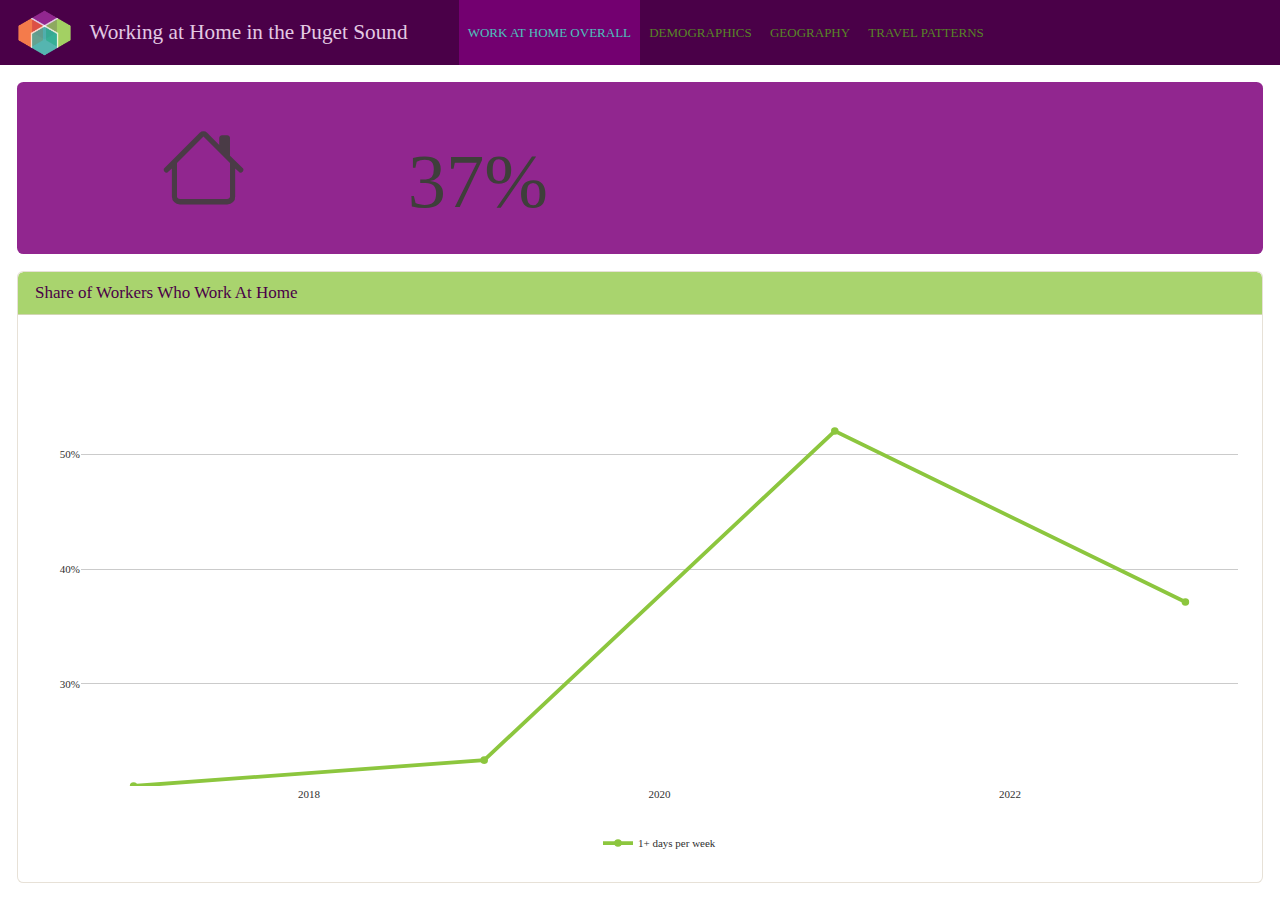
==== commit 8be0017d: "moving files around" ====
--- a/docs/index.html
+++ b/docs/index.html
@@ -118,8 +118,8 @@
 <div class="card-header"><div class="card-title">Share of Workers Who Work At Home</div></div>
 <div class="card-body html-fill-item html-fill-container">
 <div class="cell-output-display html-fill-item html-fill-container">
-<div class="plotly html-widget html-fill-item html-fill-container" id="htmlwidget-62df3e7e994c31b93623" style="width:100%;height:406px;"></div>
-<script type="application/json" data-for="htmlwidget-62df3e7e994c31b93623">{"x":{"data":[{"x":[2017,2019,2021,2023],"y":[0.21084462264054901,0.23340185747952299,0.52052382855171297,0.37134306740661499],"text":["1+ days per week: 21%","1+ days per week: 23%","1+ days per week: 52%","1+ days per week: 37%"],"type":"scatter","mode":"lines+markers","line":{"width":3.7795275590551185,"color":"rgba(140,198,62,1)","dash":"solid"},"hoveron":"points","name":"1+ days per week","legendgroup":"1+ days per week","showlegend":true,"xaxis":"x","yaxis":"y","hoverinfo":"text","marker":{"autocolorscale":false,"color":"rgba(140,198,62,1)","opacity":1,"size":5.6692913385826778,"symbol":"circle","line":{"width":1.8897637795275593,"color":"rgba(140,198,62,1)"}},"frame":null,"hoverlabel":{"font":{"family":"Poppins","size":11,"color":"white"}}}],"layout":{"margin":{"t":27.68949771689498,"r":7.3059360730593621,"b":29.954337899543386,"l":32.876712328767127},"paper_bgcolor":"rgba(255,255,255,1)","font":{"color":"rgba(0,0,0,1)","family":"","size":14.611872146118724},"xaxis":{"domain":[0,1],"automargin":true,"type":"linear","autorange":false,"range":[2016.7,2023.3],"tickmode":"array","ticktext":["2018","2020","2022"],"tickvals":[2018,2020,2022],"categoryorder":"array","categoryarray":["2018","2020","2022"],"nticks":null,"ticks":"","tickcolor":null,"ticklen":3.6529680365296811,"tickwidth":0,"showticklabels":true,"tickfont":{"color":"#2f3030","family":"Poppins","size":11},"tickangle":-0,"showline":false,"linecolor":null,"linewidth":0,"showgrid":false,"gridcolor":null,"gridwidth":0,"zeroline":false,"anchor":"y","title":{"text":"","font":{"color":null,"family":null,"size":0}},"hoverformat":".2f"},"yaxis":{"domain":[0,1],"automargin":true,"type":"linear","autorange":false,"range":[0.21084462264054901,0.58245966973394581],"tickmode":"array","ticktext":["30%","40%","50%"],"tickvals":[0.30000000000000004,0.40000000000000002,0.5],"categoryorder":"array","categoryarray":["30%","40%","50%"],"nticks":null,"ticks":"","tickcolor":null,"ticklen":3.6529680365296811,"tickwidth":0,"showticklabels":true,"tickfont":{"color":"#2f3030","family":"Poppins","size":11},"tickangle":-0,"showline":false,"linecolor":null,"linewidth":0,"showgrid":true,"gridcolor":"rgba(203,203,203,1)","gridwidth":0.66417600664176002,"zeroline":false,"anchor":"x","title":{"text":"","font":{"color":null,"family":null,"size":0}},"hoverformat":".2f"},"shapes":[{"type":"rect","fillcolor":null,"line":{"color":null,"width":0,"linetype":[]},"yref":"paper","xref":"paper","x0":0,"x1":1,"y0":0,"y1":1}],"showlegend":true,"legend":{"bgcolor":null,"bordercolor":null,"borderwidth":0,"font":{"color":"#2f3030","family":"Poppins","size":11},"title":"","orientation":"h","xanchor":"center","xref":"container","x":0.5,"y":-0.10000000000000001,"pad":{"b":50,"t":50}},"hovermode":"x","barmode":"relative","title":{"text":""}},"config":{"doubleClick":"reset","modeBarButtonsToAdd":["hoverclosest","hovercompare"],"showSendToCloud":false},"source":"A","attrs":{"51903a334f57":{"x":{},"y":{},"text":{},"colour":{},"type":"scatter"},"51904d036fa7":{"x":{},"y":{},"text":{},"colour":{}}},"cur_data":"51903a334f57","visdat":{"51903a334f57":["function (y) ","x"],"51904d036fa7":["function (y) ","x"]},"highlight":{"on":"plotly_click","persistent":false,"dynamic":false,"selectize":false,"opacityDim":0.20000000000000001,"selected":{"opacity":1},"debounce":0},"shinyEvents":["plotly_hover","plotly_click","plotly_selected","plotly_relayout","plotly_brushed","plotly_brushing","plotly_clickannotation","plotly_doubleclick","plotly_deselect","plotly_afterplot","plotly_sunburstclick"],"base_url":"https://plot.ly"},"evals":[],"jsHooks":[]}</script>
+<div class="plotly html-widget html-fill-item html-fill-container" id="htmlwidget-349e211a26bcab183505" style="width:100%;height:406px;"></div>
+<script type="application/json" data-for="htmlwidget-349e211a26bcab183505">{"x":{"data":[{"x":[2017,2019,2021,2023],"y":[0.21084462264054901,0.23340185747952299,0.52052382855171297,0.37134306740661499],"text":["1+ days per week: 21%","1+ days per week: 23%","1+ days per week: 52%","1+ days per week: 37%"],"type":"scatter","mode":"lines+markers","line":{"width":3.7795275590551185,"color":"rgba(140,198,62,1)","dash":"solid"},"hoveron":"points","name":"1+ days per week","legendgroup":"1+ days per week","showlegend":true,"xaxis":"x","yaxis":"y","hoverinfo":"text","marker":{"autocolorscale":false,"color":"rgba(140,198,62,1)","opacity":1,"size":5.6692913385826778,"symbol":"circle","line":{"width":1.8897637795275593,"color":"rgba(140,198,62,1)"}},"frame":null,"hoverlabel":{"font":{"family":"Poppins","size":11,"color":"white"}}}],"layout":{"margin":{"t":27.68949771689498,"r":7.3059360730593621,"b":29.954337899543386,"l":32.876712328767127},"paper_bgcolor":"rgba(255,255,255,1)","font":{"color":"rgba(0,0,0,1)","family":"","size":14.611872146118724},"xaxis":{"domain":[0,1],"automargin":true,"type":"linear","autorange":false,"range":[2016.7,2023.3],"tickmode":"array","ticktext":["2018","2020","2022"],"tickvals":[2018,2020,2022],"categoryorder":"array","categoryarray":["2018","2020","2022"],"nticks":null,"ticks":"","tickcolor":null,"ticklen":3.6529680365296811,"tickwidth":0,"showticklabels":true,"tickfont":{"color":"#2f3030","family":"Poppins","size":11},"tickangle":-0,"showline":false,"linecolor":null,"linewidth":0,"showgrid":false,"gridcolor":null,"gridwidth":0,"zeroline":false,"anchor":"y","title":{"text":"","font":{"color":null,"family":null,"size":0}},"hoverformat":".2f"},"yaxis":{"domain":[0,1],"automargin":true,"type":"linear","autorange":false,"range":[0.21084462264054901,0.58245966973394581],"tickmode":"array","ticktext":["30%","40%","50%"],"tickvals":[0.30000000000000004,0.40000000000000002,0.5],"categoryorder":"array","categoryarray":["30%","40%","50%"],"nticks":null,"ticks":"","tickcolor":null,"ticklen":3.6529680365296811,"tickwidth":0,"showticklabels":true,"tickfont":{"color":"#2f3030","family":"Poppins","size":11},"tickangle":-0,"showline":false,"linecolor":null,"linewidth":0,"showgrid":true,"gridcolor":"rgba(203,203,203,1)","gridwidth":0.66417600664176002,"zeroline":false,"anchor":"x","title":{"text":"","font":{"color":null,"family":null,"size":0}},"hoverformat":".2f"},"shapes":[{"type":"rect","fillcolor":null,"line":{"color":null,"width":0,"linetype":[]},"yref":"paper","xref":"paper","x0":0,"x1":1,"y0":0,"y1":1}],"showlegend":true,"legend":{"bgcolor":null,"bordercolor":null,"borderwidth":0,"font":{"color":"#2f3030","family":"Poppins","size":11},"title":"","orientation":"h","xanchor":"center","xref":"container","x":0.5,"y":-0.10000000000000001,"pad":{"b":50,"t":50}},"hovermode":"x","barmode":"relative","title":{"text":""}},"config":{"doubleClick":"reset","modeBarButtonsToAdd":["hoverclosest","hovercompare"],"showSendToCloud":false},"source":"A","attrs":{"211c7e7b537b":{"x":{},"y":{},"text":{},"colour":{},"type":"scatter"},"211c3da356a2":{"x":{},"y":{},"text":{},"colour":{}}},"cur_data":"211c7e7b537b","visdat":{"211c7e7b537b":["function (y) ","x"],"211c3da356a2":["function (y) ","x"]},"highlight":{"on":"plotly_click","persistent":false,"dynamic":false,"selectize":false,"opacityDim":0.20000000000000001,"selected":{"opacity":1},"debounce":0},"shinyEvents":["plotly_hover","plotly_click","plotly_selected","plotly_relayout","plotly_brushed","plotly_brushing","plotly_clickannotation","plotly_doubleclick","plotly_deselect","plotly_afterplot","plotly_sunburstclick"],"base_url":"https://plot.ly"},"evals":[],"jsHooks":[]}</script>
 </div>
 </div>
 <bslib-tooltip placement="auto" bsoptions="[]" data-require-bs-version="5" data-require-bs-caller="tooltip()">
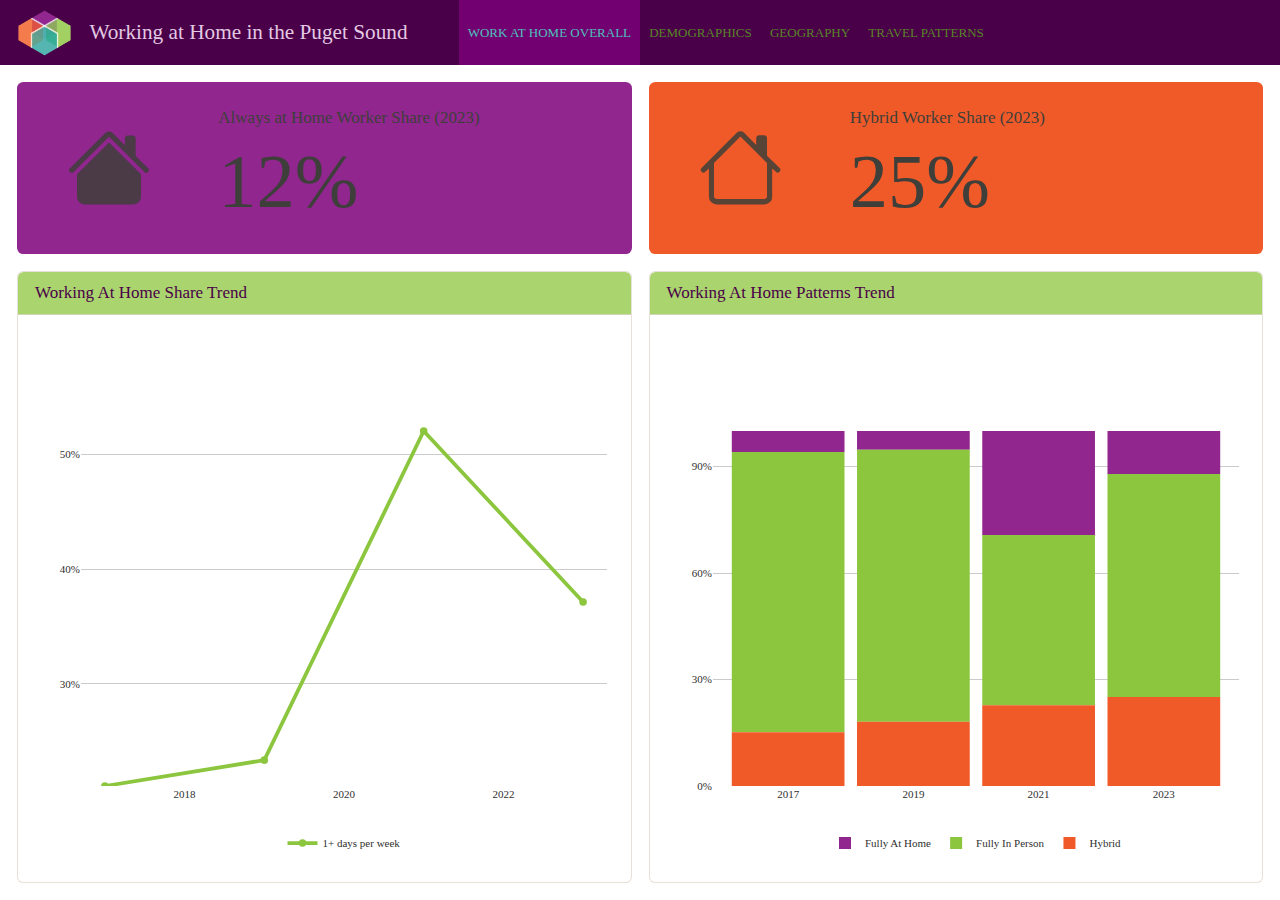
==== commit 72a1f064: "building it out" ====
--- a/docs/index.html
+++ b/docs/index.html
@@ -89,7 +89,7 @@
 <div class="bslib-grid-item html-fill-item tab-content bslib-grid" data-layout="fill" style="display: grid; grid-template-columns: minmax(3em, 1fr);
 grid-auto-rows: minmax(0, 1fr);">
 <div id="work-at-home-overall" class="dashboard-page tab-pane show active html-fill-item html-fill-container" data-orientation="columns" aria-labelledby="tab-work-at-home-overall">
-<div class="html-fill-item html-fill-container bslib-grid" style="display: grid; grid-template-columns: minmax(3em, 1fr);
+<div class="html-fill-item html-fill-container bslib-grid" style="display: grid; grid-template-columns: minmax(3em, 1fr) minmax(3em, 1fr);
 grid-auto-rows: minmax(0, 1fr);">
 <div class="html-fill-item html-fill-container bslib-grid" style="display: grid; grid-template-rows: minmax(3em, max-content) minmax(3em, 1fr); grid-auto-columns: minmax(0, 1fr);">
 <div class="html-fill-item html-fill-container bslib-grid" style="display: grid; grid-template-columns: minmax(3em, 1fr);
@@ -99,13 +99,51 @@
 <div class="html-fill-item html-fill-container value-box-grid">
 <div class="value-box-showcase html-fill-item html-fill-container">
 
+<i class="bi bi-house-fill"></i></div>
+<div class="value-box-area">
+<p class="value-box-title">
+Always at Home Worker Share (2023)
+</p>
+<p class="value-box-value">
+12%
+</p>
+</div>
+</div>
+</div>
+<script data-bslib-card-init="">bslib.Card.initializeAllCards();</script></div>
+</div>
+<div class="html-fill-item html-fill-container bslib-grid" style="display: grid; grid-template-columns: minmax(3em, 1fr);
+grid-auto-rows: minmax(0, 1fr);">
+<div class="card cell html-fill-item html-fill-container bslib-card" data-title="Working At Home Share Trend" data-bslib-card-init="" data-require-bs-caller="card()" data-full-screen="false">
+<div class="card-header"><div class="card-title">Working At Home Share Trend</div></div>
+<div class="card-body html-fill-item html-fill-container">
+<div class="cell-output-display html-fill-item html-fill-container">
+<div class="plotly html-widget html-fill-item html-fill-container" id="htmlwidget-841d760c7890c3f76e4f" style="width:100%;height:406px;"></div>
+<script type="application/json" data-for="htmlwidget-841d760c7890c3f76e4f">{"x":{"data":[{"x":[2017,2019,2021,2023],"y":[0.21084462264054901,0.23340185747952299,0.52052382855171297,0.37134306740661499],"text":["1+ days per week: 21%","1+ days per week: 23%","1+ days per week: 52%","1+ days per week: 37%"],"type":"scatter","mode":"lines+markers","line":{"width":3.7795275590551185,"color":"rgba(140,198,62,1)","dash":"solid"},"hoveron":"points","name":"1+ days per week","legendgroup":"1+ days per week","showlegend":true,"xaxis":"x","yaxis":"y","hoverinfo":"text","marker":{"autocolorscale":false,"color":"rgba(140,198,62,1)","opacity":1,"size":5.6692913385826778,"symbol":"circle","line":{"width":1.8897637795275593,"color":"rgba(140,198,62,1)"}},"frame":null,"hoverlabel":{"font":{"family":"Poppins","size":11,"color":"white"}}}],"layout":{"margin":{"t":27.68949771689498,"r":7.3059360730593621,"b":29.954337899543386,"l":32.876712328767127},"paper_bgcolor":"rgba(255,255,255,1)","font":{"color":"rgba(0,0,0,1)","family":"","size":14.611872146118724},"xaxis":{"domain":[0,1],"automargin":true,"type":"linear","autorange":false,"range":[2016.7,2023.3],"tickmode":"array","ticktext":["2018","2020","2022"],"tickvals":[2018,2020,2022],"categoryorder":"array","categoryarray":["2018","2020","2022"],"nticks":null,"ticks":"","tickcolor":null,"ticklen":3.6529680365296811,"tickwidth":0,"showticklabels":true,"tickfont":{"color":"#2f3030","family":"Poppins","size":11},"tickangle":-0,"showline":false,"linecolor":null,"linewidth":0,"showgrid":false,"gridcolor":null,"gridwidth":0,"zeroline":false,"anchor":"y","title":{"text":"","font":{"color":null,"family":null,"size":0}},"hoverformat":".2f"},"yaxis":{"domain":[0,1],"automargin":true,"type":"linear","autorange":false,"range":[0.21084462264054901,0.58245966973394581],"tickmode":"array","ticktext":["30%","40%","50%"],"tickvals":[0.30000000000000004,0.40000000000000002,0.5],"categoryorder":"array","categoryarray":["30%","40%","50%"],"nticks":null,"ticks":"","tickcolor":null,"ticklen":3.6529680365296811,"tickwidth":0,"showticklabels":true,"tickfont":{"color":"#2f3030","family":"Poppins","size":11},"tickangle":-0,"showline":false,"linecolor":null,"linewidth":0,"showgrid":true,"gridcolor":"rgba(203,203,203,1)","gridwidth":0.66417600664176002,"zeroline":false,"anchor":"x","title":{"text":"","font":{"color":null,"family":null,"size":0}},"hoverformat":".2f"},"shapes":[{"type":"rect","fillcolor":null,"line":{"color":null,"width":0,"linetype":[]},"yref":"paper","xref":"paper","x0":0,"x1":1,"y0":0,"y1":1}],"showlegend":true,"legend":{"bgcolor":null,"bordercolor":null,"borderwidth":0,"font":{"color":"#2f3030","family":"Poppins","size":11},"title":"","orientation":"h","xanchor":"center","xref":"container","x":0.5,"y":-0.10000000000000001,"pad":{"b":50,"t":50}},"hovermode":"x","barmode":"relative","title":{"text":""}},"config":{"doubleClick":"reset","modeBarButtonsToAdd":["hoverclosest","hovercompare"],"showSendToCloud":false},"source":"A","attrs":{"6ddc72d6359a":{"x":{},"y":{},"text":{},"colour":{},"type":"scatter"},"6ddc70013264":{"x":{},"y":{},"text":{},"colour":{}}},"cur_data":"6ddc72d6359a","visdat":{"6ddc72d6359a":["function (y) ","x"],"6ddc70013264":["function (y) ","x"]},"highlight":{"on":"plotly_click","persistent":false,"dynamic":false,"selectize":false,"opacityDim":0.20000000000000001,"selected":{"opacity":1},"debounce":0},"shinyEvents":["plotly_hover","plotly_click","plotly_selected","plotly_relayout","plotly_brushed","plotly_brushing","plotly_clickannotation","plotly_doubleclick","plotly_deselect","plotly_afterplot","plotly_sunburstclick"],"base_url":"https://plot.ly"},"evals":[],"jsHooks":[]}</script>
+</div>
+</div>
+<bslib-tooltip placement="auto" bsoptions="[]" data-require-bs-version="5" data-require-bs-caller="tooltip()">
+    <template>Expand</template>
+    <span class="bslib-full-screen-enter badge rounded-pill">
+        <svg xmlns="http://www.w3.org/2000/svg" viewbox="0 0 24 24" style="height:1em;width:1em;" aria-hidden="true" role="img"><path d="M20 5C20 4.4 19.6 4 19 4H13C12.4 4 12 3.6 12 3C12 2.4 12.4 2 13 2H21C21.6 2 22 2.4 22 3V11C22 11.6 21.6 12 21 12C20.4 12 20 11.6 20 11V5ZM4 19C4 19.6 4.4 20 5 20H11C11.6 20 12 20.4 12 21C12 21.6 11.6 22 11 22H3C2.4 22 2 21.6 2 21V13C2 12.4 2.4 12 3 12C3.6 12 4 12.4 4 13V19Z"></path></svg>
+    </span>
+</bslib-tooltip><script data-bslib-card-init="">bslib.Card.initializeAllCards();</script></div>
+</div>
+</div><div class="html-fill-item html-fill-container bslib-grid" style="display: grid; grid-template-rows: minmax(3em, max-content) minmax(3em, 1fr); grid-auto-columns: minmax(0, 1fr);">
+<div class="html-fill-item html-fill-container bslib-grid" style="display: grid; grid-template-columns: minmax(3em, 1fr);
+grid-auto-rows: minmax(0, 1fr);">
+<div class="card valuebox html-fill-item html-fill-container bslib-card bslib-value-box showcase-left-center" data-bslib-card-init="" data-require-bs-caller="card()" style=" background: #F05A28;">
+<div class="card-body html-fill-item html-fill-container">
+<div class="html-fill-item html-fill-container value-box-grid">
+<div class="value-box-showcase html-fill-item html-fill-container">
+
 <i class="bi bi-house"></i></div>
 <div class="value-box-area">
 <p class="value-box-title">
-&nbsp;
+Hybrid Worker Share (2023)
 </p>
 <p class="value-box-value">
-37%
+25%
 </p>
 </div>
 </div>
@@ -114,12 +152,12 @@
 </div>
 <div class="html-fill-item html-fill-container bslib-grid" style="display: grid; grid-template-columns: minmax(3em, 1fr);
 grid-auto-rows: minmax(0, 1fr);">
-<div class="card cell html-fill-item html-fill-container bslib-card" data-title="Share of Workers Who Work At Home" data-bslib-card-init="" data-require-bs-caller="card()" data-full-screen="false">
-<div class="card-header"><div class="card-title">Share of Workers Who Work At Home</div></div>
+<div class="card cell html-fill-item html-fill-container bslib-card" data-title="Working At Home Patterns Trend" data-bslib-card-init="" data-require-bs-caller="card()" data-full-screen="false">
+<div class="card-header"><div class="card-title">Working At Home Patterns Trend</div></div>
 <div class="card-body html-fill-item html-fill-container">
 <div class="cell-output-display html-fill-item html-fill-container">
-<div class="plotly html-widget html-fill-item html-fill-container" id="htmlwidget-349e211a26bcab183505" style="width:100%;height:406px;"></div>
-<script type="application/json" data-for="htmlwidget-349e211a26bcab183505">{"x":{"data":[{"x":[2017,2019,2021,2023],"y":[0.21084462264054901,0.23340185747952299,0.52052382855171297,0.37134306740661499],"text":["1+ days per week: 21%","1+ days per week: 23%","1+ days per week: 52%","1+ days per week: 37%"],"type":"scatter","mode":"lines+markers","line":{"width":3.7795275590551185,"color":"rgba(140,198,62,1)","dash":"solid"},"hoveron":"points","name":"1+ days per week","legendgroup":"1+ days per week","showlegend":true,"xaxis":"x","yaxis":"y","hoverinfo":"text","marker":{"autocolorscale":false,"color":"rgba(140,198,62,1)","opacity":1,"size":5.6692913385826778,"symbol":"circle","line":{"width":1.8897637795275593,"color":"rgba(140,198,62,1)"}},"frame":null,"hoverlabel":{"font":{"family":"Poppins","size":11,"color":"white"}}}],"layout":{"margin":{"t":27.68949771689498,"r":7.3059360730593621,"b":29.954337899543386,"l":32.876712328767127},"paper_bgcolor":"rgba(255,255,255,1)","font":{"color":"rgba(0,0,0,1)","family":"","size":14.611872146118724},"xaxis":{"domain":[0,1],"automargin":true,"type":"linear","autorange":false,"range":[2016.7,2023.3],"tickmode":"array","ticktext":["2018","2020","2022"],"tickvals":[2018,2020,2022],"categoryorder":"array","categoryarray":["2018","2020","2022"],"nticks":null,"ticks":"","tickcolor":null,"ticklen":3.6529680365296811,"tickwidth":0,"showticklabels":true,"tickfont":{"color":"#2f3030","family":"Poppins","size":11},"tickangle":-0,"showline":false,"linecolor":null,"linewidth":0,"showgrid":false,"gridcolor":null,"gridwidth":0,"zeroline":false,"anchor":"y","title":{"text":"","font":{"color":null,"family":null,"size":0}},"hoverformat":".2f"},"yaxis":{"domain":[0,1],"automargin":true,"type":"linear","autorange":false,"range":[0.21084462264054901,0.58245966973394581],"tickmode":"array","ticktext":["30%","40%","50%"],"tickvals":[0.30000000000000004,0.40000000000000002,0.5],"categoryorder":"array","categoryarray":["30%","40%","50%"],"nticks":null,"ticks":"","tickcolor":null,"ticklen":3.6529680365296811,"tickwidth":0,"showticklabels":true,"tickfont":{"color":"#2f3030","family":"Poppins","size":11},"tickangle":-0,"showline":false,"linecolor":null,"linewidth":0,"showgrid":true,"gridcolor":"rgba(203,203,203,1)","gridwidth":0.66417600664176002,"zeroline":false,"anchor":"x","title":{"text":"","font":{"color":null,"family":null,"size":0}},"hoverformat":".2f"},"shapes":[{"type":"rect","fillcolor":null,"line":{"color":null,"width":0,"linetype":[]},"yref":"paper","xref":"paper","x0":0,"x1":1,"y0":0,"y1":1}],"showlegend":true,"legend":{"bgcolor":null,"bordercolor":null,"borderwidth":0,"font":{"color":"#2f3030","family":"Poppins","size":11},"title":"","orientation":"h","xanchor":"center","xref":"container","x":0.5,"y":-0.10000000000000001,"pad":{"b":50,"t":50}},"hovermode":"x","barmode":"relative","title":{"text":""}},"config":{"doubleClick":"reset","modeBarButtonsToAdd":["hoverclosest","hovercompare"],"showSendToCloud":false},"source":"A","attrs":{"211c7e7b537b":{"x":{},"y":{},"text":{},"colour":{},"type":"scatter"},"211c3da356a2":{"x":{},"y":{},"text":{},"colour":{}}},"cur_data":"211c7e7b537b","visdat":{"211c7e7b537b":["function (y) ","x"],"211c3da356a2":["function (y) ","x"]},"highlight":{"on":"plotly_click","persistent":false,"dynamic":false,"selectize":false,"opacityDim":0.20000000000000001,"selected":{"opacity":1},"debounce":0},"shinyEvents":["plotly_hover","plotly_click","plotly_selected","plotly_relayout","plotly_brushed","plotly_brushing","plotly_clickannotation","plotly_doubleclick","plotly_deselect","plotly_afterplot","plotly_sunburstclick"],"base_url":"https://plot.ly"},"evals":[],"jsHooks":[]}</script>
+<div class="plotly html-widget html-fill-item html-fill-container" id="htmlwidget-51c067838586eb284c55" style="width:100%;height:406px;"></div>
+<script type="application/json" data-for="htmlwidget-51c067838586eb284c55">{"x":{"data":[{"orientation":"v","width":[0.89999999999999991,0.90000000000000013,0.90000000000000036,0.90000000000000036],"base":[0.94059855664522396,0.94726916319190502,0.706838823662434,0.87910880695013993],"x":[1,2,3,4],"y":[0.059401443354775929,0.052730836808094539,0.293161176337566,0.12089119304985996],"text":["Fully At Home: 6%","Fully At Home: 5%","Fully At Home: 29%","Fully At Home: 12%"],"type":"bar","textposition":"none","marker":{"autocolorscale":false,"color":"rgba(145,38,143,1)","line":{"width":1.8897637795275593,"color":"transparent"}},"name":"Fully At Home","legendgroup":"Fully At Home","showlegend":true,"xaxis":"x","yaxis":"y","hoverinfo":"text","frame":null,"hoverlabel":{"font":{"family":"Poppins","size":11,"color":"white"}}},{"orientation":"v","width":[0.89999999999999991,0.90000000000000013,0.90000000000000036,0.90000000000000036],"base":[0.151443179285773,0.18067102067142801,0.227362652214147,0.25045187435675498],"x":[1,2,3,4],"y":[0.78915537735945096,0.76659814252047698,0.47947617144828703,0.62865693259338495],"text":["Fully In Person: 79%","Fully In Person: 77%","Fully In Person: 48%","Fully In Person: 63%"],"type":"bar","textposition":"none","marker":{"autocolorscale":false,"color":"rgba(140,198,62,1)","line":{"width":1.8897637795275593,"color":"transparent"}},"name":"Fully In Person","legendgroup":"Fully In Person","showlegend":true,"xaxis":"x","yaxis":"y","hoverinfo":"text","frame":null,"hoverlabel":{"font":{"family":"Poppins","size":11,"color":"white"}}},{"orientation":"v","width":[0.89999999999999991,0.90000000000000013,0.90000000000000036,0.90000000000000036],"base":[0,0,0,0],"x":[1,2,3,4],"y":[0.151443179285773,0.18067102067142801,0.227362652214147,0.25045187435675498],"text":["Hybrid: 15%","Hybrid: 18%","Hybrid: 23%","Hybrid: 25%"],"type":"bar","textposition":"none","marker":{"autocolorscale":false,"color":"rgba(240,90,40,1)","line":{"width":1.8897637795275593,"color":"transparent"}},"name":"Hybrid","legendgroup":"Hybrid","showlegend":true,"xaxis":"x","yaxis":"y","hoverinfo":"text","frame":null,"hoverlabel":{"font":{"family":"Poppins","size":11,"color":"white"}}}],"layout":{"margin":{"t":27.68949771689498,"r":7.3059360730593621,"b":27.297633872976345,"l":32.876712328767127},"paper_bgcolor":"rgba(255,255,255,1)","font":{"color":"rgba(0,0,0,1)","family":"","size":14.611872146118724},"xaxis":{"domain":[0,1],"automargin":true,"type":"linear","autorange":false,"range":[0.40000000000000002,4.5999999999999996],"tickmode":"array","ticktext":["2017","2019","2021","2023"],"tickvals":[1,2,3,4],"categoryorder":"array","categoryarray":["2017","2019","2021","2023"],"nticks":null,"ticks":"","tickcolor":null,"ticklen":3.6529680365296811,"tickwidth":0,"showticklabels":true,"tickfont":{"color":"#2f3030","family":"Poppins","size":11},"tickangle":-0,"showline":false,"linecolor":null,"linewidth":0,"showgrid":false,"gridcolor":null,"gridwidth":0,"zeroline":false,"anchor":"y","title":{"text":"","font":{"color":null,"family":null,"size":0}},"hoverformat":".2f"},"yaxis":{"domain":[0,1],"automargin":true,"type":"linear","autorange":false,"range":[0,1.2],"tickmode":"array","ticktext":["0%","30%","60%","90%"],"tickvals":[0,0.30000000000000004,0.60000000000000009,0.90000000000000013],"categoryorder":"array","categoryarray":["0%","30%","60%","90%"],"nticks":null,"ticks":"","tickcolor":null,"ticklen":3.6529680365296811,"tickwidth":0,"showticklabels":true,"tickfont":{"color":"#2f3030","family":"Poppins","size":11},"tickangle":-0,"showline":false,"linecolor":null,"linewidth":0,"showgrid":true,"gridcolor":"rgba(203,203,203,1)","gridwidth":0.66417600664176002,"zeroline":false,"anchor":"x","title":{"text":"","font":{"color":null,"family":null,"size":0}},"hoverformat":".2f"},"shapes":[{"type":"rect","fillcolor":null,"line":{"color":null,"width":0,"linetype":[]},"yref":"paper","xref":"paper","x0":0,"x1":1,"y0":0,"y1":1}],"showlegend":true,"legend":{"bgcolor":null,"bordercolor":null,"borderwidth":0,"font":{"color":"#2f3030","family":"Poppins","size":11},"title":"","orientation":"h","xanchor":"center","xref":"container","x":0.5,"y":-0.10000000000000001,"pad":{"b":50,"t":50}},"hovermode":"closest","barmode":"relative","title":{"text":""}},"config":{"doubleClick":"reset","modeBarButtonsToAdd":["hoverclosest","hovercompare"],"showSendToCloud":false},"source":"A","attrs":{"6ddc2a6d1dd3":{"x":{},"y":{},"text":{},"fill":{},"type":"bar"}},"cur_data":"6ddc2a6d1dd3","visdat":{"6ddc2a6d1dd3":["function (y) ","x"]},"highlight":{"on":"plotly_click","persistent":false,"dynamic":false,"selectize":false,"opacityDim":0.20000000000000001,"selected":{"opacity":1},"debounce":0},"shinyEvents":["plotly_hover","plotly_click","plotly_selected","plotly_relayout","plotly_brushed","plotly_brushing","plotly_clickannotation","plotly_doubleclick","plotly_deselect","plotly_afterplot","plotly_sunburstclick"],"base_url":"https://plot.ly"},"evals":[],"jsHooks":[]}</script>
 </div>
 </div>
 <bslib-tooltip placement="auto" bsoptions="[]" data-require-bs-version="5" data-require-bs-caller="tooltip()">
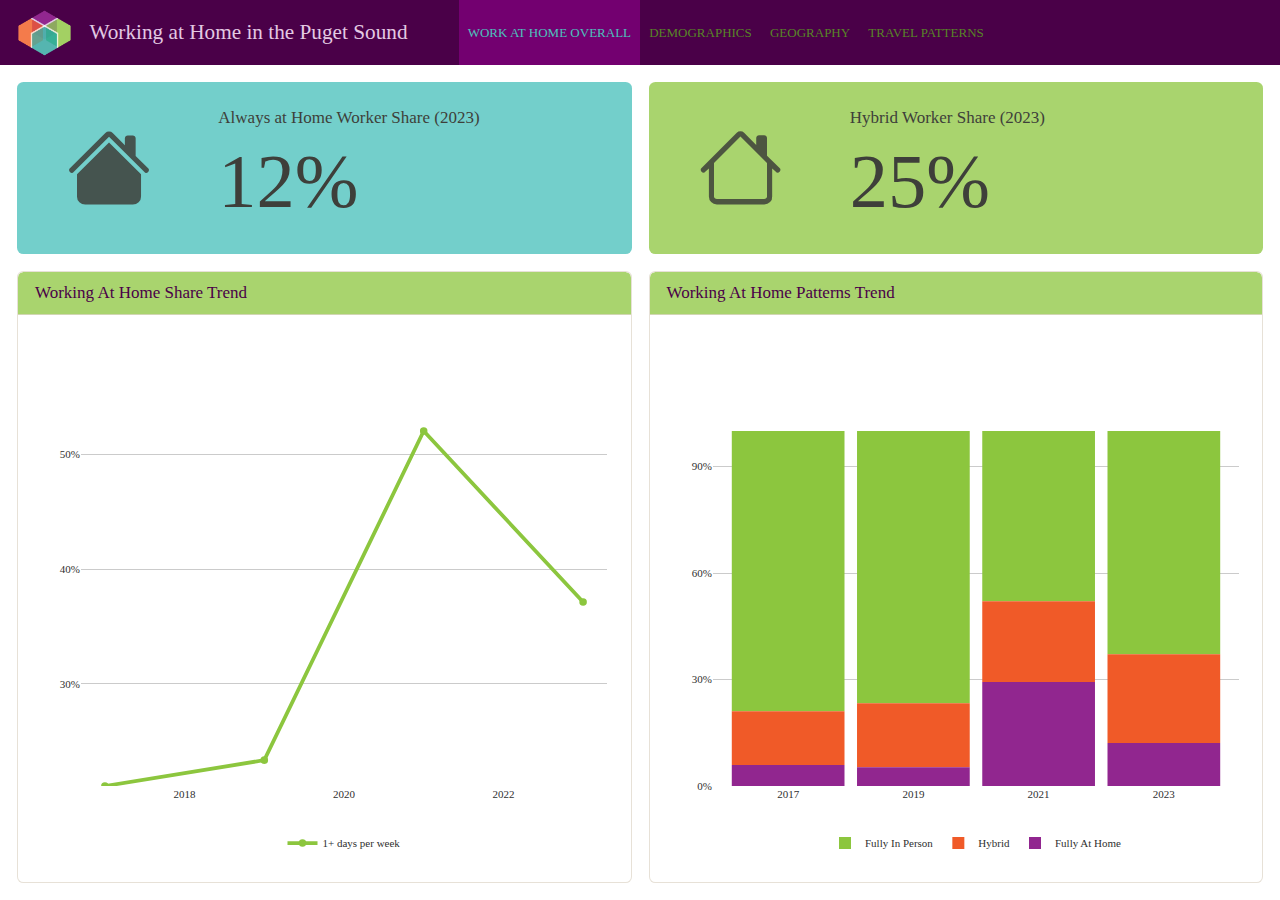
==== commit e0f328d9: "Update index.html" ====
--- a/docs/index.html
+++ b/docs/index.html
@@ -94,7 +94,7 @@
 <div class="html-fill-item html-fill-container bslib-grid" style="display: grid; grid-template-rows: minmax(3em, max-content) minmax(3em, 1fr); grid-auto-columns: minmax(0, 1fr);">
 <div class="html-fill-item html-fill-container bslib-grid" style="display: grid; grid-template-columns: minmax(3em, 1fr);
 grid-auto-rows: minmax(0, 1fr);">
-<div class="card valuebox html-fill-item html-fill-container bslib-card bslib-value-box showcase-left-center" data-bslib-card-init="" data-require-bs-caller="card()" style=" background: #91268F;">
+<div class="card valuebox html-fill-item html-fill-container bslib-card bslib-value-box showcase-left-center" data-bslib-card-init="" data-require-bs-caller="card()" style=" background: #73CFCB;">
 <div class="card-body html-fill-item html-fill-container">
 <div class="html-fill-item html-fill-container value-box-grid">
 <div class="value-box-showcase html-fill-item html-fill-container">
@@ -118,8 +118,8 @@
 <div class="card-header"><div class="card-title">Working At Home Share Trend</div></div>
 <div class="card-body html-fill-item html-fill-container">
 <div class="cell-output-display html-fill-item html-fill-container">
-<div class="plotly html-widget html-fill-item html-fill-container" id="htmlwidget-841d760c7890c3f76e4f" style="width:100%;height:406px;"></div>
-<script type="application/json" data-for="htmlwidget-841d760c7890c3f76e4f">{"x":{"data":[{"x":[2017,2019,2021,2023],"y":[0.21084462264054901,0.23340185747952299,0.52052382855171297,0.37134306740661499],"text":["1+ days per week: 21%","1+ days per week: 23%","1+ days per week: 52%","1+ days per week: 37%"],"type":"scatter","mode":"lines+markers","line":{"width":3.7795275590551185,"color":"rgba(140,198,62,1)","dash":"solid"},"hoveron":"points","name":"1+ days per week","legendgroup":"1+ days per week","showlegend":true,"xaxis":"x","yaxis":"y","hoverinfo":"text","marker":{"autocolorscale":false,"color":"rgba(140,198,62,1)","opacity":1,"size":5.6692913385826778,"symbol":"circle","line":{"width":1.8897637795275593,"color":"rgba(140,198,62,1)"}},"frame":null,"hoverlabel":{"font":{"family":"Poppins","size":11,"color":"white"}}}],"layout":{"margin":{"t":27.68949771689498,"r":7.3059360730593621,"b":29.954337899543386,"l":32.876712328767127},"paper_bgcolor":"rgba(255,255,255,1)","font":{"color":"rgba(0,0,0,1)","family":"","size":14.611872146118724},"xaxis":{"domain":[0,1],"automargin":true,"type":"linear","autorange":false,"range":[2016.7,2023.3],"tickmode":"array","ticktext":["2018","2020","2022"],"tickvals":[2018,2020,2022],"categoryorder":"array","categoryarray":["2018","2020","2022"],"nticks":null,"ticks":"","tickcolor":null,"ticklen":3.6529680365296811,"tickwidth":0,"showticklabels":true,"tickfont":{"color":"#2f3030","family":"Poppins","size":11},"tickangle":-0,"showline":false,"linecolor":null,"linewidth":0,"showgrid":false,"gridcolor":null,"gridwidth":0,"zeroline":false,"anchor":"y","title":{"text":"","font":{"color":null,"family":null,"size":0}},"hoverformat":".2f"},"yaxis":{"domain":[0,1],"automargin":true,"type":"linear","autorange":false,"range":[0.21084462264054901,0.58245966973394581],"tickmode":"array","ticktext":["30%","40%","50%"],"tickvals":[0.30000000000000004,0.40000000000000002,0.5],"categoryorder":"array","categoryarray":["30%","40%","50%"],"nticks":null,"ticks":"","tickcolor":null,"ticklen":3.6529680365296811,"tickwidth":0,"showticklabels":true,"tickfont":{"color":"#2f3030","family":"Poppins","size":11},"tickangle":-0,"showline":false,"linecolor":null,"linewidth":0,"showgrid":true,"gridcolor":"rgba(203,203,203,1)","gridwidth":0.66417600664176002,"zeroline":false,"anchor":"x","title":{"text":"","font":{"color":null,"family":null,"size":0}},"hoverformat":".2f"},"shapes":[{"type":"rect","fillcolor":null,"line":{"color":null,"width":0,"linetype":[]},"yref":"paper","xref":"paper","x0":0,"x1":1,"y0":0,"y1":1}],"showlegend":true,"legend":{"bgcolor":null,"bordercolor":null,"borderwidth":0,"font":{"color":"#2f3030","family":"Poppins","size":11},"title":"","orientation":"h","xanchor":"center","xref":"container","x":0.5,"y":-0.10000000000000001,"pad":{"b":50,"t":50}},"hovermode":"x","barmode":"relative","title":{"text":""}},"config":{"doubleClick":"reset","modeBarButtonsToAdd":["hoverclosest","hovercompare"],"showSendToCloud":false},"source":"A","attrs":{"6ddc72d6359a":{"x":{},"y":{},"text":{},"colour":{},"type":"scatter"},"6ddc70013264":{"x":{},"y":{},"text":{},"colour":{}}},"cur_data":"6ddc72d6359a","visdat":{"6ddc72d6359a":["function (y) ","x"],"6ddc70013264":["function (y) ","x"]},"highlight":{"on":"plotly_click","persistent":false,"dynamic":false,"selectize":false,"opacityDim":0.20000000000000001,"selected":{"opacity":1},"debounce":0},"shinyEvents":["plotly_hover","plotly_click","plotly_selected","plotly_relayout","plotly_brushed","plotly_brushing","plotly_clickannotation","plotly_doubleclick","plotly_deselect","plotly_afterplot","plotly_sunburstclick"],"base_url":"https://plot.ly"},"evals":[],"jsHooks":[]}</script>
+<div class="plotly html-widget html-fill-item html-fill-container" id="htmlwidget-bb9b48cf74db88411cbe" style="width:100%;height:406px;"></div>
+<script type="application/json" data-for="htmlwidget-bb9b48cf74db88411cbe">{"x":{"data":[{"x":[2017,2019,2021,2023],"y":[0.21084462264054901,0.23340185747952299,0.52052382855171297,0.37134306740661499],"text":["1+ days per week: 21%","1+ days per week: 23%","1+ days per week: 52%","1+ days per week: 37%"],"type":"scatter","mode":"lines+markers","line":{"width":3.7795275590551185,"color":"rgba(140,198,62,1)","dash":"solid"},"hoveron":"points","name":"1+ days per week","legendgroup":"1+ days per week","showlegend":true,"xaxis":"x","yaxis":"y","hoverinfo":"text","marker":{"autocolorscale":false,"color":"rgba(140,198,62,1)","opacity":1,"size":5.6692913385826778,"symbol":"circle","line":{"width":1.8897637795275593,"color":"rgba(140,198,62,1)"}},"frame":null,"hoverlabel":{"font":{"family":"Poppins","size":11,"color":"white"}}}],"layout":{"margin":{"t":27.68949771689498,"r":7.3059360730593621,"b":29.954337899543386,"l":32.876712328767127},"paper_bgcolor":"rgba(255,255,255,1)","font":{"color":"rgba(0,0,0,1)","family":"","size":14.611872146118724},"xaxis":{"domain":[0,1],"automargin":true,"type":"linear","autorange":false,"range":[2016.7,2023.3],"tickmode":"array","ticktext":["2018","2020","2022"],"tickvals":[2018,2020,2022],"categoryorder":"array","categoryarray":["2018","2020","2022"],"nticks":null,"ticks":"","tickcolor":null,"ticklen":3.6529680365296811,"tickwidth":0,"showticklabels":true,"tickfont":{"color":"#2f3030","family":"Poppins","size":11},"tickangle":-0,"showline":false,"linecolor":null,"linewidth":0,"showgrid":false,"gridcolor":null,"gridwidth":0,"zeroline":false,"anchor":"y","title":{"text":"","font":{"color":null,"family":null,"size":0}},"hoverformat":".2f"},"yaxis":{"domain":[0,1],"automargin":true,"type":"linear","autorange":false,"range":[0.21084462264054901,0.58245966973394581],"tickmode":"array","ticktext":["30%","40%","50%"],"tickvals":[0.30000000000000004,0.40000000000000002,0.5],"categoryorder":"array","categoryarray":["30%","40%","50%"],"nticks":null,"ticks":"","tickcolor":null,"ticklen":3.6529680365296811,"tickwidth":0,"showticklabels":true,"tickfont":{"color":"#2f3030","family":"Poppins","size":11},"tickangle":-0,"showline":false,"linecolor":null,"linewidth":0,"showgrid":true,"gridcolor":"rgba(203,203,203,1)","gridwidth":0.66417600664176002,"zeroline":false,"anchor":"x","title":{"text":"","font":{"color":null,"family":null,"size":0}},"hoverformat":".2f"},"shapes":[{"type":"rect","fillcolor":null,"line":{"color":null,"width":0,"linetype":[]},"yref":"paper","xref":"paper","x0":0,"x1":1,"y0":0,"y1":1}],"showlegend":true,"legend":{"bgcolor":null,"bordercolor":null,"borderwidth":0,"font":{"color":"#2f3030","family":"Poppins","size":11},"title":"","orientation":"h","xanchor":"center","xref":"container","x":0.5,"y":-0.10000000000000001,"pad":{"b":50,"t":50}},"hovermode":"x","barmode":"relative","title":{"text":""}},"config":{"doubleClick":"reset","modeBarButtonsToAdd":["hoverclosest","hovercompare"],"showSendToCloud":false},"source":"A","attrs":{"56102387bd0":{"x":{},"y":{},"text":{},"colour":{},"type":"scatter"},"56103967d4":{"x":{},"y":{},"text":{},"colour":{}}},"cur_data":"56102387bd0","visdat":{"56102387bd0":["function (y) ","x"],"56103967d4":["function (y) ","x"]},"highlight":{"on":"plotly_click","persistent":false,"dynamic":false,"selectize":false,"opacityDim":0.20000000000000001,"selected":{"opacity":1},"debounce":0},"shinyEvents":["plotly_hover","plotly_click","plotly_selected","plotly_relayout","plotly_brushed","plotly_brushing","plotly_clickannotation","plotly_doubleclick","plotly_deselect","plotly_afterplot","plotly_sunburstclick"],"base_url":"https://plot.ly"},"evals":[],"jsHooks":[]}</script>
 </div>
 </div>
 <bslib-tooltip placement="auto" bsoptions="[]" data-require-bs-version="5" data-require-bs-caller="tooltip()">
@@ -132,7 +132,7 @@
 </div><div class="html-fill-item html-fill-container bslib-grid" style="display: grid; grid-template-rows: minmax(3em, max-content) minmax(3em, 1fr); grid-auto-columns: minmax(0, 1fr);">
 <div class="html-fill-item html-fill-container bslib-grid" style="display: grid; grid-template-columns: minmax(3em, 1fr);
 grid-auto-rows: minmax(0, 1fr);">
-<div class="card valuebox html-fill-item html-fill-container bslib-card bslib-value-box showcase-left-center" data-bslib-card-init="" data-require-bs-caller="card()" style=" background: #F05A28;">
+<div class="card valuebox html-fill-item html-fill-container bslib-card bslib-value-box showcase-left-center" data-bslib-card-init="" data-require-bs-caller="card()" style=" background: #A9D46E;">
 <div class="card-body html-fill-item html-fill-container">
 <div class="html-fill-item html-fill-container value-box-grid">
 <div class="value-box-showcase html-fill-item html-fill-container">
@@ -156,8 +156,8 @@
 <div class="card-header"><div class="card-title">Working At Home Patterns Trend</div></div>
 <div class="card-body html-fill-item html-fill-container">
 <div class="cell-output-display html-fill-item html-fill-container">
-<div class="plotly html-widget html-fill-item html-fill-container" id="htmlwidget-51c067838586eb284c55" style="width:100%;height:406px;"></div>
-<script type="application/json" data-for="htmlwidget-51c067838586eb284c55">{"x":{"data":[{"orientation":"v","width":[0.89999999999999991,0.90000000000000013,0.90000000000000036,0.90000000000000036],"base":[0.94059855664522396,0.94726916319190502,0.706838823662434,0.87910880695013993],"x":[1,2,3,4],"y":[0.059401443354775929,0.052730836808094539,0.293161176337566,0.12089119304985996],"text":["Fully At Home: 6%","Fully At Home: 5%","Fully At Home: 29%","Fully At Home: 12%"],"type":"bar","textposition":"none","marker":{"autocolorscale":false,"color":"rgba(145,38,143,1)","line":{"width":1.8897637795275593,"color":"transparent"}},"name":"Fully At Home","legendgroup":"Fully At Home","showlegend":true,"xaxis":"x","yaxis":"y","hoverinfo":"text","frame":null,"hoverlabel":{"font":{"family":"Poppins","size":11,"color":"white"}}},{"orientation":"v","width":[0.89999999999999991,0.90000000000000013,0.90000000000000036,0.90000000000000036],"base":[0.151443179285773,0.18067102067142801,0.227362652214147,0.25045187435675498],"x":[1,2,3,4],"y":[0.78915537735945096,0.76659814252047698,0.47947617144828703,0.62865693259338495],"text":["Fully In Person: 79%","Fully In Person: 77%","Fully In Person: 48%","Fully In Person: 63%"],"type":"bar","textposition":"none","marker":{"autocolorscale":false,"color":"rgba(140,198,62,1)","line":{"width":1.8897637795275593,"color":"transparent"}},"name":"Fully In Person","legendgroup":"Fully In Person","showlegend":true,"xaxis":"x","yaxis":"y","hoverinfo":"text","frame":null,"hoverlabel":{"font":{"family":"Poppins","size":11,"color":"white"}}},{"orientation":"v","width":[0.89999999999999991,0.90000000000000013,0.90000000000000036,0.90000000000000036],"base":[0,0,0,0],"x":[1,2,3,4],"y":[0.151443179285773,0.18067102067142801,0.227362652214147,0.25045187435675498],"text":["Hybrid: 15%","Hybrid: 18%","Hybrid: 23%","Hybrid: 25%"],"type":"bar","textposition":"none","marker":{"autocolorscale":false,"color":"rgba(240,90,40,1)","line":{"width":1.8897637795275593,"color":"transparent"}},"name":"Hybrid","legendgroup":"Hybrid","showlegend":true,"xaxis":"x","yaxis":"y","hoverinfo":"text","frame":null,"hoverlabel":{"font":{"family":"Poppins","size":11,"color":"white"}}}],"layout":{"margin":{"t":27.68949771689498,"r":7.3059360730593621,"b":27.297633872976345,"l":32.876712328767127},"paper_bgcolor":"rgba(255,255,255,1)","font":{"color":"rgba(0,0,0,1)","family":"","size":14.611872146118724},"xaxis":{"domain":[0,1],"automargin":true,"type":"linear","autorange":false,"range":[0.40000000000000002,4.5999999999999996],"tickmode":"array","ticktext":["2017","2019","2021","2023"],"tickvals":[1,2,3,4],"categoryorder":"array","categoryarray":["2017","2019","2021","2023"],"nticks":null,"ticks":"","tickcolor":null,"ticklen":3.6529680365296811,"tickwidth":0,"showticklabels":true,"tickfont":{"color":"#2f3030","family":"Poppins","size":11},"tickangle":-0,"showline":false,"linecolor":null,"linewidth":0,"showgrid":false,"gridcolor":null,"gridwidth":0,"zeroline":false,"anchor":"y","title":{"text":"","font":{"color":null,"family":null,"size":0}},"hoverformat":".2f"},"yaxis":{"domain":[0,1],"automargin":true,"type":"linear","autorange":false,"range":[0,1.2],"tickmode":"array","ticktext":["0%","30%","60%","90%"],"tickvals":[0,0.30000000000000004,0.60000000000000009,0.90000000000000013],"categoryorder":"array","categoryarray":["0%","30%","60%","90%"],"nticks":null,"ticks":"","tickcolor":null,"ticklen":3.6529680365296811,"tickwidth":0,"showticklabels":true,"tickfont":{"color":"#2f3030","family":"Poppins","size":11},"tickangle":-0,"showline":false,"linecolor":null,"linewidth":0,"showgrid":true,"gridcolor":"rgba(203,203,203,1)","gridwidth":0.66417600664176002,"zeroline":false,"anchor":"x","title":{"text":"","font":{"color":null,"family":null,"size":0}},"hoverformat":".2f"},"shapes":[{"type":"rect","fillcolor":null,"line":{"color":null,"width":0,"linetype":[]},"yref":"paper","xref":"paper","x0":0,"x1":1,"y0":0,"y1":1}],"showlegend":true,"legend":{"bgcolor":null,"bordercolor":null,"borderwidth":0,"font":{"color":"#2f3030","family":"Poppins","size":11},"title":"","orientation":"h","xanchor":"center","xref":"container","x":0.5,"y":-0.10000000000000001,"pad":{"b":50,"t":50}},"hovermode":"closest","barmode":"relative","title":{"text":""}},"config":{"doubleClick":"reset","modeBarButtonsToAdd":["hoverclosest","hovercompare"],"showSendToCloud":false},"source":"A","attrs":{"6ddc2a6d1dd3":{"x":{},"y":{},"text":{},"fill":{},"type":"bar"}},"cur_data":"6ddc2a6d1dd3","visdat":{"6ddc2a6d1dd3":["function (y) ","x"]},"highlight":{"on":"plotly_click","persistent":false,"dynamic":false,"selectize":false,"opacityDim":0.20000000000000001,"selected":{"opacity":1},"debounce":0},"shinyEvents":["plotly_hover","plotly_click","plotly_selected","plotly_relayout","plotly_brushed","plotly_brushing","plotly_clickannotation","plotly_doubleclick","plotly_deselect","plotly_afterplot","plotly_sunburstclick"],"base_url":"https://plot.ly"},"evals":[],"jsHooks":[]}</script>
+<div class="plotly html-widget html-fill-item html-fill-container" id="htmlwidget-29c5aac4bd3dffea19ad" style="width:100%;height:406px;"></div>
+<script type="application/json" data-for="htmlwidget-29c5aac4bd3dffea19ad">{"x":{"data":[{"orientation":"v","width":[0.89999999999999991,0.90000000000000013,0.90000000000000036,0.90000000000000036],"base":[0.2108446226405489,0.23340185747952261,0.52052382855171297,0.37134306740661499],"x":[1,2,3,4],"y":[0.78915537735945096,0.76659814252047698,0.47947617144828703,0.62865693259338484],"text":["Fully In Person: 79%","Fully In Person: 77%","Fully In Person: 48%","Fully In Person: 63%"],"type":"bar","textposition":"none","marker":{"autocolorscale":false,"color":"rgba(140,198,62,1)","line":{"width":1.8897637795275593,"color":"transparent"}},"name":"Fully In Person","legendgroup":"Fully In Person","showlegend":true,"xaxis":"x","yaxis":"y","hoverinfo":"text","frame":null,"hoverlabel":{"font":{"family":"Poppins","size":11,"color":"white"}}},{"orientation":"v","width":[0.89999999999999991,0.90000000000000013,0.90000000000000036,0.90000000000000036],"base":[0.059401443354775901,0.052730836808094601,0.293161176337566,0.12089119304986],"x":[1,2,3,4],"y":[0.151443179285773,0.18067102067142801,0.22736265221414698,0.25045187435675498],"text":["Hybrid: 15%","Hybrid: 18%","Hybrid: 23%","Hybrid: 25%"],"type":"bar","textposition":"none","marker":{"autocolorscale":false,"color":"rgba(240,90,40,1)","line":{"width":1.8897637795275593,"color":"transparent"}},"name":"Hybrid","legendgroup":"Hybrid","showlegend":true,"xaxis":"x","yaxis":"y","hoverinfo":"text","frame":null,"hoverlabel":{"font":{"family":"Poppins","size":11,"color":"white"}}},{"orientation":"v","width":[0.89999999999999991,0.90000000000000013,0.90000000000000036,0.90000000000000036],"base":[0,0,0,0],"x":[1,2,3,4],"y":[0.059401443354775901,0.052730836808094601,0.293161176337566,0.12089119304986],"text":["Fully At Home: 6%","Fully At Home: 5%","Fully At Home: 29%","Fully At Home: 12%"],"type":"bar","textposition":"none","marker":{"autocolorscale":false,"color":"rgba(145,38,143,1)","line":{"width":1.8897637795275593,"color":"transparent"}},"name":"Fully At Home","legendgroup":"Fully At Home","showlegend":true,"xaxis":"x","yaxis":"y","hoverinfo":"text","frame":null,"hoverlabel":{"font":{"family":"Poppins","size":11,"color":"white"}}}],"layout":{"margin":{"t":27.68949771689498,"r":7.3059360730593621,"b":27.297633872976345,"l":32.876712328767127},"paper_bgcolor":"rgba(255,255,255,1)","font":{"color":"rgba(0,0,0,1)","family":"","size":14.611872146118724},"xaxis":{"domain":[0,1],"automargin":true,"type":"linear","autorange":false,"range":[0.40000000000000002,4.5999999999999996],"tickmode":"array","ticktext":["2017","2019","2021","2023"],"tickvals":[1,2,3,4],"categoryorder":"array","categoryarray":["2017","2019","2021","2023"],"nticks":null,"ticks":"","tickcolor":null,"ticklen":3.6529680365296811,"tickwidth":0,"showticklabels":true,"tickfont":{"color":"#2f3030","family":"Poppins","size":11},"tickangle":-0,"showline":false,"linecolor":null,"linewidth":0,"showgrid":false,"gridcolor":null,"gridwidth":0,"zeroline":false,"anchor":"y","title":{"text":"","font":{"color":null,"family":null,"size":0}},"hoverformat":".2f"},"yaxis":{"domain":[0,1],"automargin":true,"type":"linear","autorange":false,"range":[0,1.2],"tickmode":"array","ticktext":["0%","30%","60%","90%"],"tickvals":[0,0.30000000000000004,0.60000000000000009,0.90000000000000013],"categoryorder":"array","categoryarray":["0%","30%","60%","90%"],"nticks":null,"ticks":"","tickcolor":null,"ticklen":3.6529680365296811,"tickwidth":0,"showticklabels":true,"tickfont":{"color":"#2f3030","family":"Poppins","size":11},"tickangle":-0,"showline":false,"linecolor":null,"linewidth":0,"showgrid":true,"gridcolor":"rgba(203,203,203,1)","gridwidth":0.66417600664176002,"zeroline":false,"anchor":"x","title":{"text":"","font":{"color":null,"family":null,"size":0}},"hoverformat":".2f"},"shapes":[{"type":"rect","fillcolor":null,"line":{"color":null,"width":0,"linetype":[]},"yref":"paper","xref":"paper","x0":0,"x1":1,"y0":0,"y1":1}],"showlegend":true,"legend":{"bgcolor":null,"bordercolor":null,"borderwidth":0,"font":{"color":"#2f3030","family":"Poppins","size":11},"title":"","orientation":"h","xanchor":"center","xref":"container","x":0.5,"y":-0.10000000000000001,"pad":{"b":50,"t":50}},"hovermode":"closest","barmode":"relative","title":{"text":""}},"config":{"doubleClick":"reset","modeBarButtonsToAdd":["hoverclosest","hovercompare"],"showSendToCloud":false},"source":"A","attrs":{"561073d35fb":{"x":{},"y":{},"text":{},"fill":{},"type":"bar"}},"cur_data":"561073d35fb","visdat":{"561073d35fb":["function (y) ","x"]},"highlight":{"on":"plotly_click","persistent":false,"dynamic":false,"selectize":false,"opacityDim":0.20000000000000001,"selected":{"opacity":1},"debounce":0},"shinyEvents":["plotly_hover","plotly_click","plotly_selected","plotly_relayout","plotly_brushed","plotly_brushing","plotly_clickannotation","plotly_doubleclick","plotly_deselect","plotly_afterplot","plotly_sunburstclick"],"base_url":"https://plot.ly"},"evals":[],"jsHooks":[]}</script>
 </div>
 </div>
 <bslib-tooltip placement="auto" bsoptions="[]" data-require-bs-version="5" data-require-bs-caller="tooltip()">
